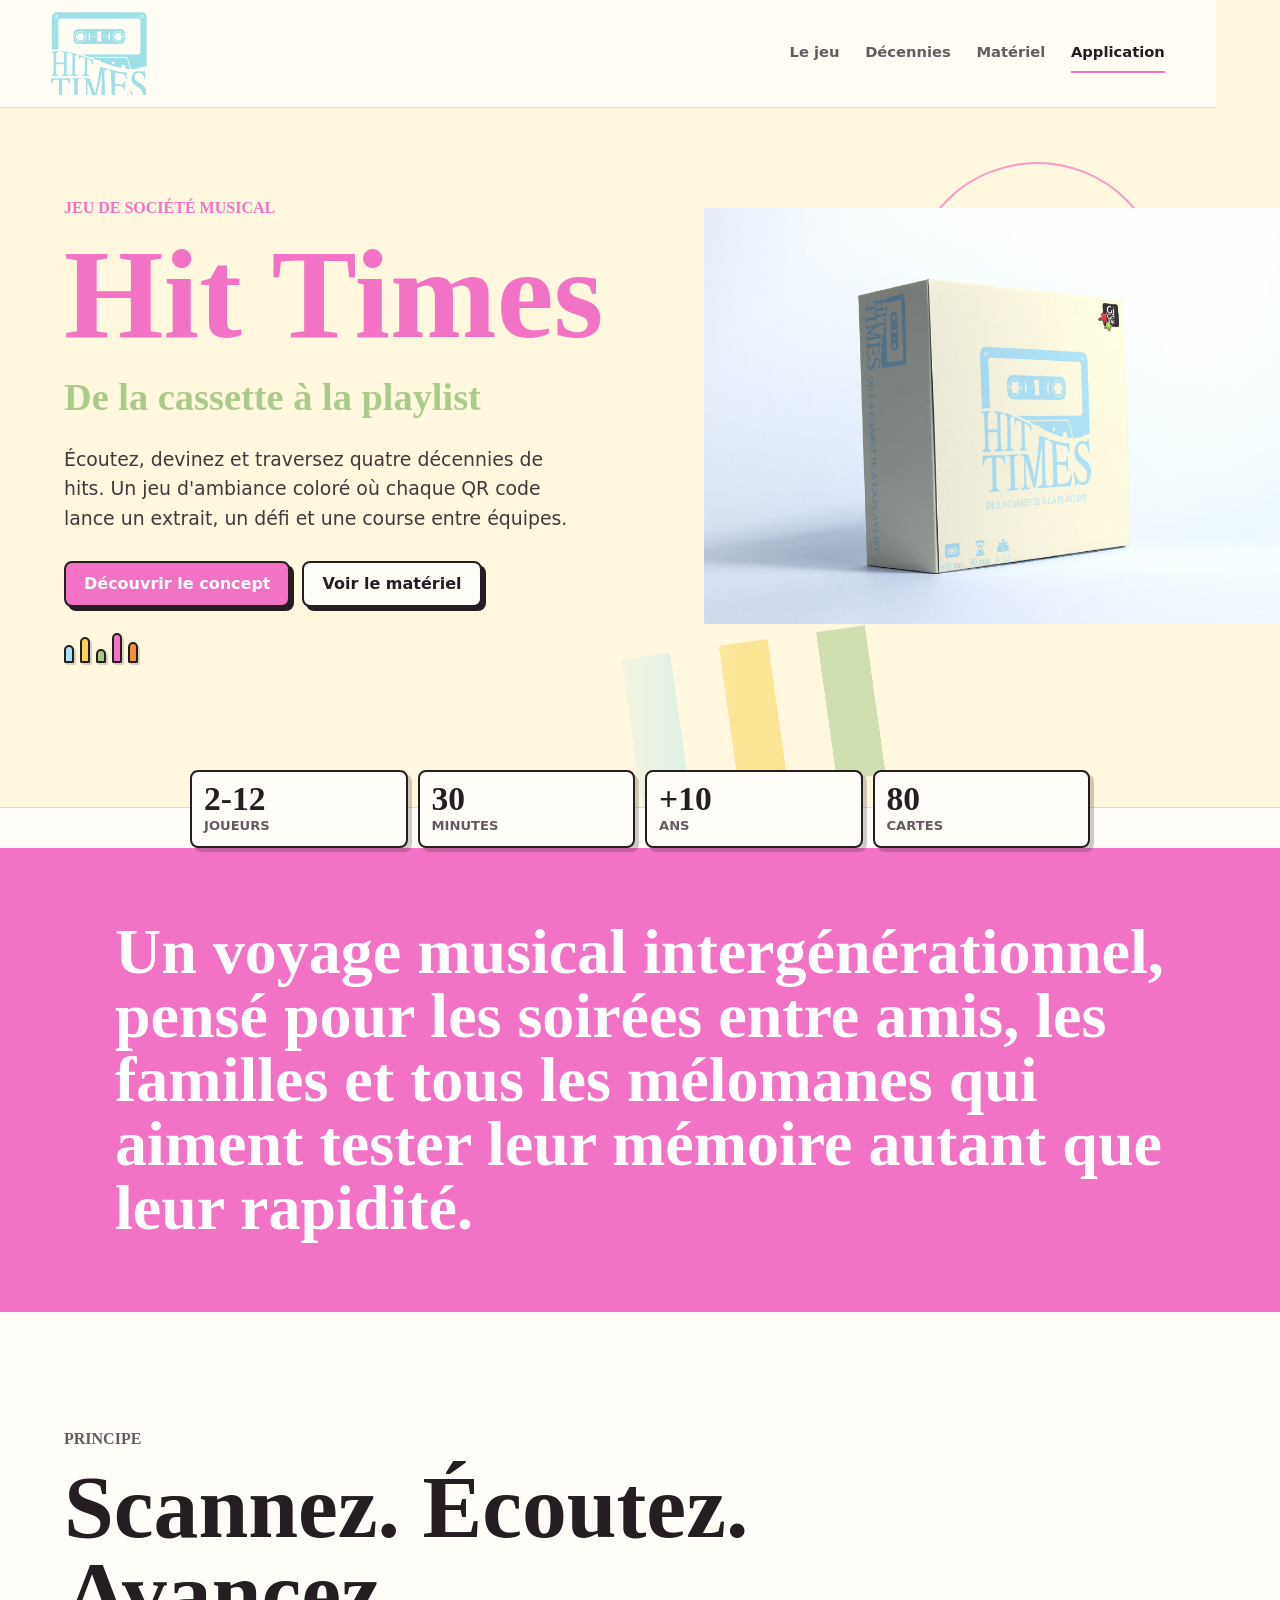
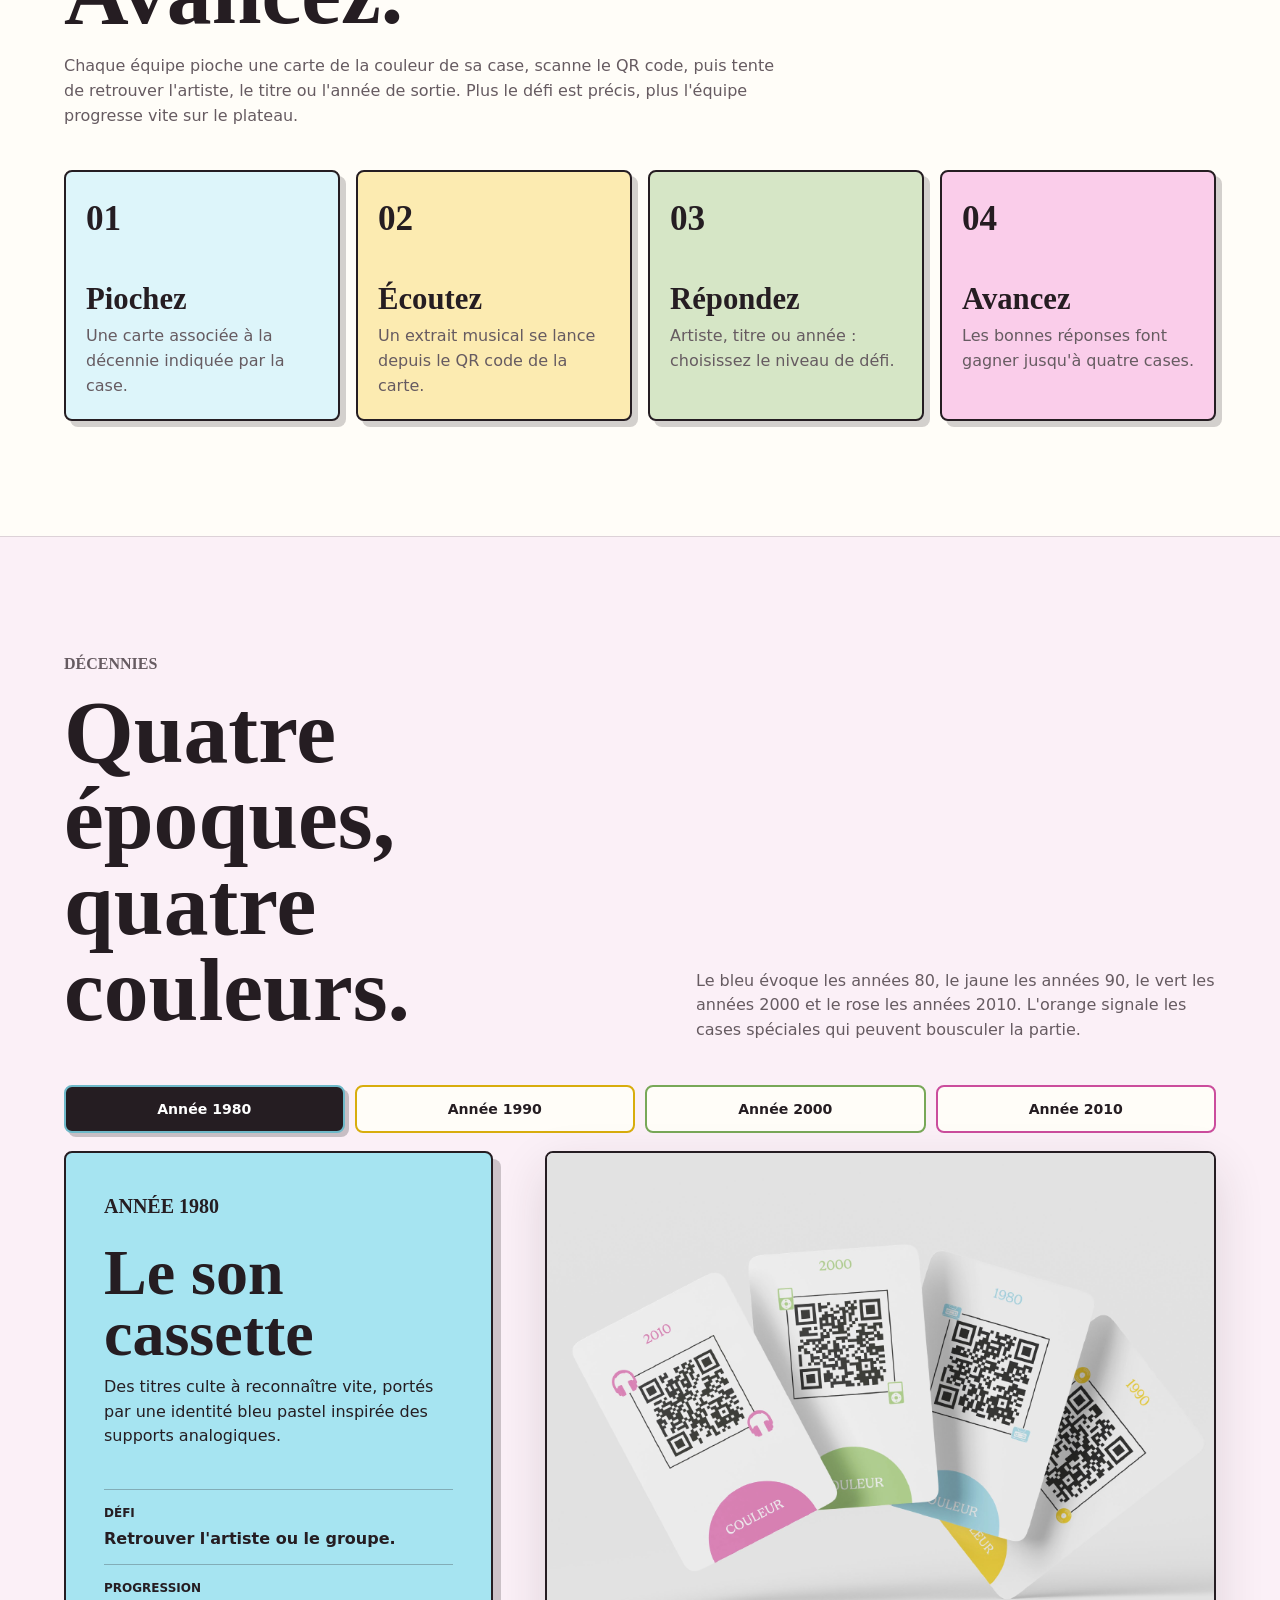
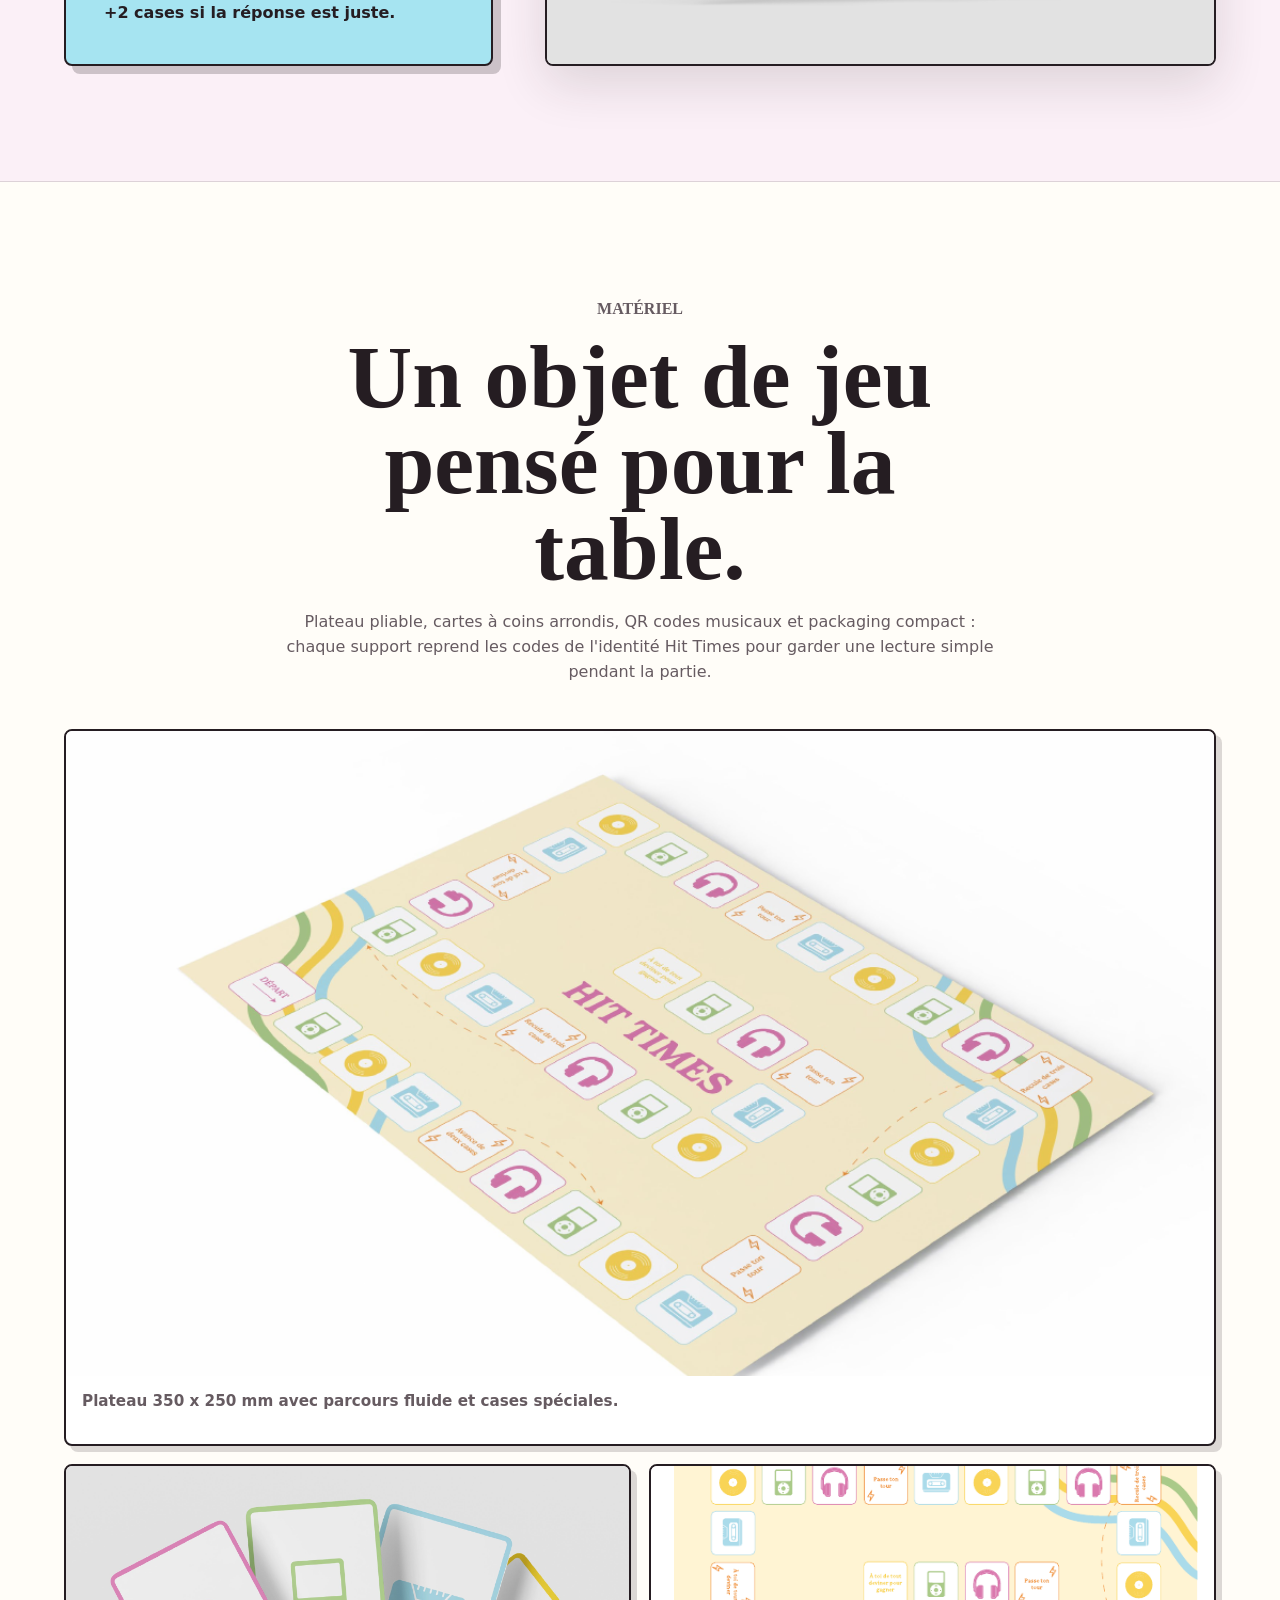
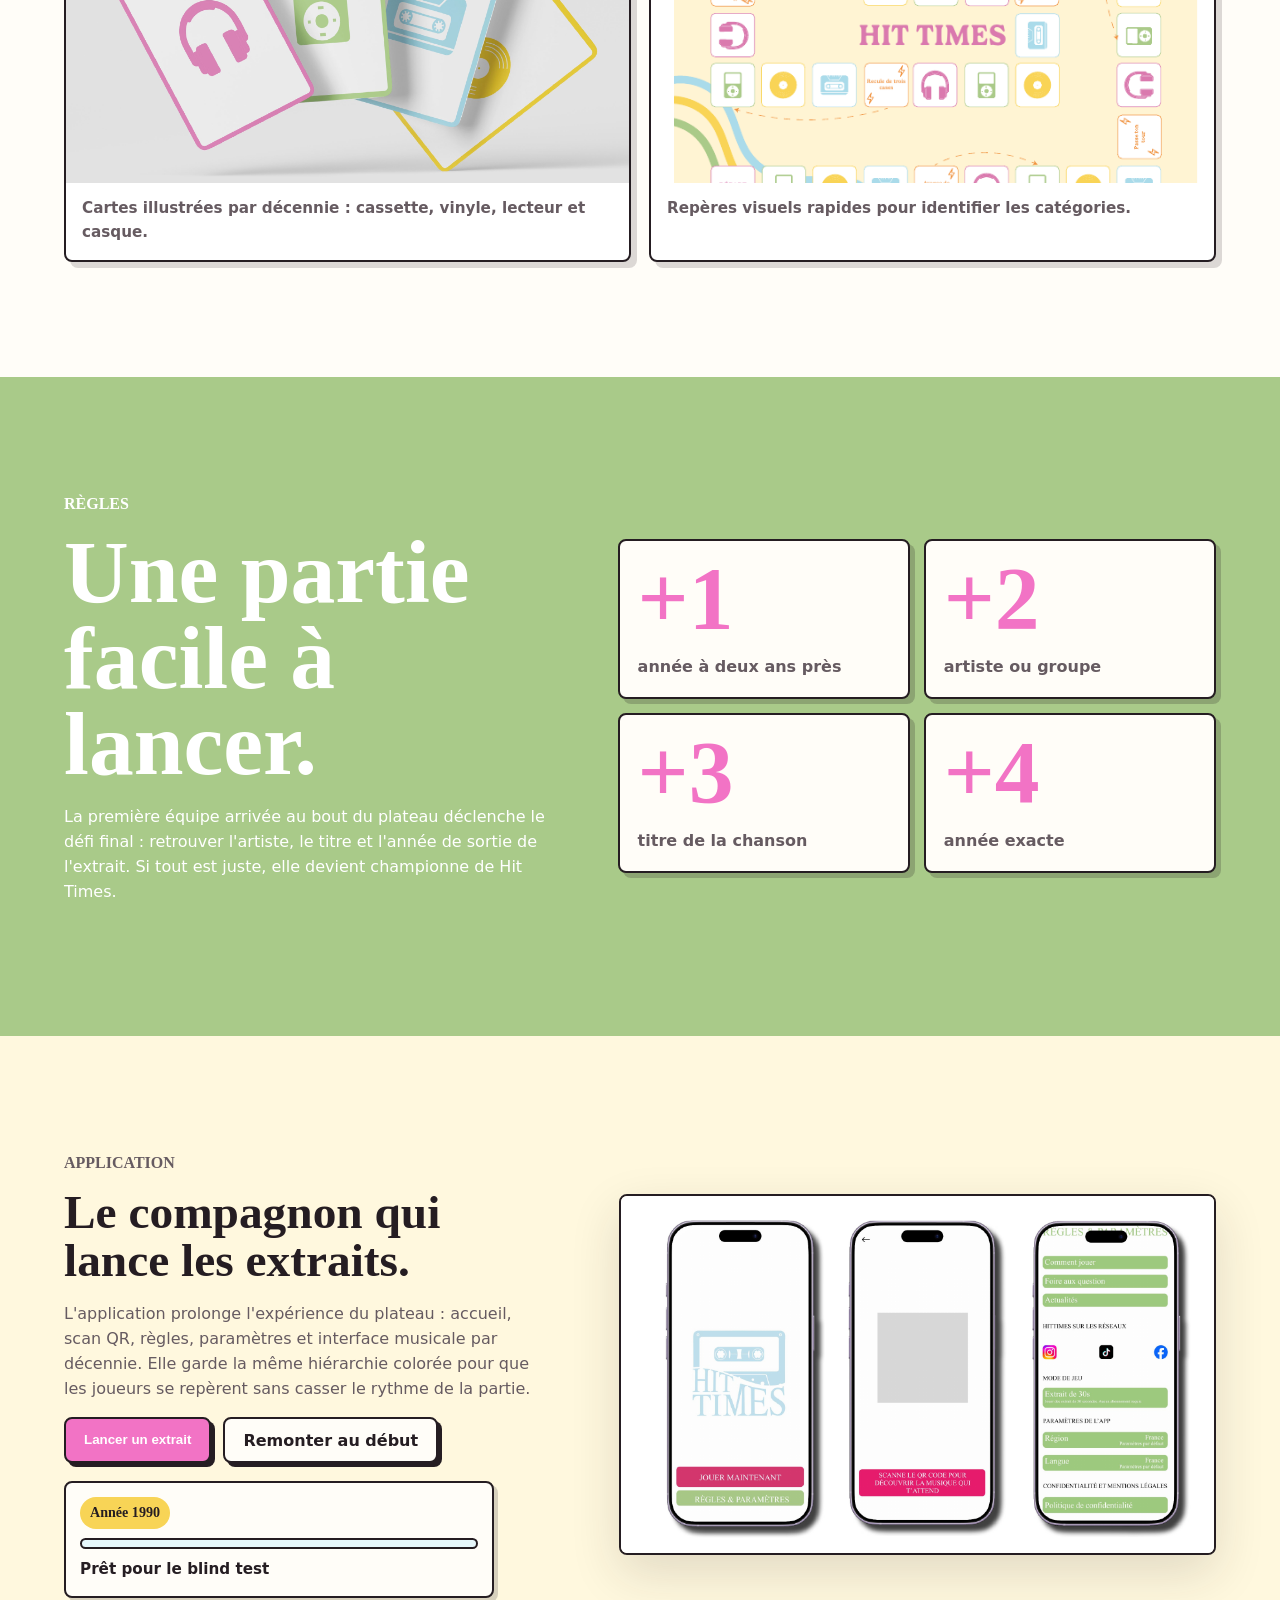
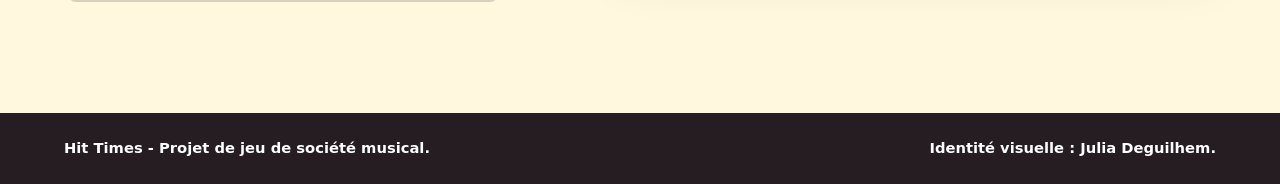
==== index.html @ 40285d14 "Add files via upload" ====
<!doctype html>
<html lang="fr">
  <head>
    <meta charset="utf-8">
    <meta name="viewport" content="width=device-width, initial-scale=1">
    <title>Hit Times - Jeu de societe musical</title>
    <meta
      name="description"
      content="Hit Times est un jeu de societe musical qui fait voyager les joueurs de la cassette a la playlist."
    >
    <link rel="icon" type="image/png" href="assets/favicon.png">
    <link rel="stylesheet" href="styles.css?v=6">
  </head>
  <body>
    <header class="site-header" aria-label="Navigation principale">
      <a class="brand" href="#accueil" aria-label="Hit Times accueil">
        <img src="assets/hit-times-logo.png" alt="Hit Times">
      </a>
      <nav>
        <a href="#jeu">Le jeu</a>
        <a href="#decennies">Décennies</a>
        <a href="#materiel">Matériel</a>
        <a href="#application">Application</a>
      </nav>
    </header>

    <main>
      <section class="hero" id="accueil" aria-labelledby="hero-title">
        <div class="sound-orbit" aria-hidden="true">
          <span></span>
          <span></span>
          <span></span>
        </div>
        <div class="hero-copy">
          <p class="eyebrow">Jeu de société musical</p>
          <h1 id="hero-title">Hit Times</h1>
          <p class="tagline">De la cassette à la playlist</p>
          <p class="hero-text">
            Écoutez, devinez et traversez quatre décennies de hits. Un jeu
            d'ambiance coloré où chaque QR code lance un extrait, un défi et
            une course entre équipes.
          </p>
          <div class="hero-actions" aria-label="Actions principales">
            <a class="button primary" href="#jeu">Découvrir le concept</a>
            <a class="button secondary" href="#materiel">Voir le matériel</a>
          </div>
          <div class="equalizer" aria-hidden="true">
            <span></span>
            <span></span>
            <span></span>
            <span></span>
            <span></span>
          </div>
        </div>

        <img class="hero-product" src="assets/hero-box.png" alt="Boîte du jeu Hit Times">
      </section>

      <ul class="quick-facts" aria-label="Informations rapides">
        <li><strong>2-12</strong><span>joueurs</span></li>
        <li><strong>30</strong><span>minutes</span></li>
        <li><strong>+10</strong><span>ans</span></li>
        <li><strong>80</strong><span>cartes</span></li>
      </ul>

      <section class="intro-band" aria-label="Promesse du jeu">
        <p>
          Un voyage musical intergénérationnel, pensé pour les soirées entre
          amis, les familles et tous les mélomanes qui aiment tester leur
          mémoire autant que leur rapidité.
        </p>
      </section>

      <section class="section gameplay" id="jeu" aria-labelledby="gameplay-title">
        <div class="section-copy">
          <p class="eyebrow">Principe</p>
          <h2 id="gameplay-title">Scannez. Écoutez. Avancez.</h2>
          <p>
            Chaque équipe pioche une carte de la couleur de sa case, scanne le
            QR code, puis tente de retrouver l'artiste, le titre ou l'année de
            sortie. Plus le défi est précis, plus l'équipe progresse vite sur
            le plateau.
          </p>
        </div>

        <div class="steps" aria-label="Étapes de jeu">
          <article>
            <span>01</span>
            <h3>Piochez</h3>
            <p>Une carte associée à la décennie indiquée par la case.</p>
          </article>
          <article>
            <span>02</span>
            <h3>Écoutez</h3>
            <p>Un extrait musical se lance depuis le QR code de la carte.</p>
          </article>
          <article>
            <span>03</span>
            <h3>Répondez</h3>
            <p>Artiste, titre ou année : choisissez le niveau de défi.</p>
          </article>
          <article>
            <span>04</span>
            <h3>Avancez</h3>
            <p>Les bonnes réponses font gagner jusqu'à quatre cases.</p>
          </article>
        </div>
      </section>

      <section class="section decades" id="decennies" aria-labelledby="decades-title">
        <div class="decades-heading">
          <div>
            <p class="eyebrow">Décennies</p>
            <h2 id="decades-title">Quatre époques, quatre couleurs.</h2>
          </div>
          <p>
            Le bleu évoque les années 80, le jaune les années 90, le vert les
            années 2000 et le rose les années 2010. L'orange signale les cases
            spéciales qui peuvent bousculer la partie.
          </p>
        </div>

        <div class="decade-controls" role="tablist" aria-label="Choisir une décennie">
          <button class="decade-tab is-active" type="button" data-decade="1980" role="tab" aria-selected="true">
            Année 1980
          </button>
          <button class="decade-tab" type="button" data-decade="1990" role="tab" aria-selected="false">
            Année 1990
          </button>
          <button class="decade-tab" type="button" data-decade="2000" role="tab" aria-selected="false">
            Année 2000
          </button>
          <button class="decade-tab" type="button" data-decade="2010" role="tab" aria-selected="false">
            Année 2010
          </button>
        </div>

        <div class="decade-stage" data-current="1980">
          <div class="decade-card" aria-live="polite">
            <p class="decade-year" id="decade-year">Année 1980</p>
            <h3 id="decade-title">Le son cassette</h3>
            <p id="decade-copy">
              Des titres culte à reconnaître vite, portés par une identité
              bleu pastel inspirée des supports analogiques.
            </p>
            <dl>
              <div>
                <dt>Défi</dt>
                <dd id="decade-challenge">Retrouver l'artiste ou le groupe.</dd>
              </div>
              <div>
                <dt>Progression</dt>
                <dd id="decade-points">+2 cases si la réponse est juste.</dd>
              </div>
            </dl>
          </div>
          <img src="assets/card-fronts.png" alt="Cartes Hit Times avec QR codes par décennie">
        </div>
      </section>

      <section class="section material" id="materiel" aria-labelledby="material-title">
        <div class="section-copy centered">
          <p class="eyebrow">Matériel</p>
          <h2 id="material-title">Un objet de jeu pensé pour la table.</h2>
          <p>
            Plateau pliable, cartes à coins arrondis, QR codes musicaux et
            packaging compact : chaque support reprend les codes de l'identité
            Hit Times pour garder une lecture simple pendant la partie.
          </p>
        </div>

        <div class="gallery">
          <figure class="gallery-item wide">
            <img src="assets/board-mockup.png" alt="Plateau de jeu Hit Times en perspective">
            <figcaption>Plateau 350 x 250 mm avec parcours fluide et cases spéciales.</figcaption>
          </figure>
          <figure class="gallery-item">
            <img src="assets/card-backs.png" alt="Dos de cartes Hit Times avec pictogrammes musicaux">
            <figcaption>Cartes illustrées par décennie : cassette, vinyle, lecteur et casque.</figcaption>
          </figure>
          <figure class="gallery-item">
            <img src="assets/board-flat.png" alt="Vue du plateau Hit Times">
            <figcaption>Repères visuels rapides pour identifier les catégories.</figcaption>
          </figure>
        </div>
      </section>

      <section class="section rules" aria-labelledby="rules-title">
        <div class="rules-copy">
          <p class="eyebrow">Règles</p>
          <h2 id="rules-title">Une partie facile à lancer.</h2>
          <p>
            La première équipe arrivée au bout du plateau déclenche le défi
            final : retrouver l'artiste, le titre et l'année de sortie de
            l'extrait. Si tout est juste, elle devient championne de Hit Times.
          </p>
        </div>

        <div class="score-list" aria-label="Barème de progression">
          <article>
            <strong>+1</strong>
            <span>année à deux ans près</span>
          </article>
          <article>
            <strong>+2</strong>
            <span>artiste ou groupe</span>
          </article>
          <article>
            <strong>+3</strong>
            <span>titre de la chanson</span>
          </article>
          <article>
            <strong>+4</strong>
            <span>année exacte</span>
          </article>
        </div>
      </section>

      <section class="section app-section" id="application" aria-labelledby="app-title">
        <div class="app-copy">
          <p class="eyebrow">Application</p>
          <h2 id="app-title">Le compagnon qui lance les extraits.</h2>
          <p>
            L'application prolonge l'expérience du plateau : accueil, scan QR,
            règles, paramètres et interface musicale par décennie. Elle garde
            la même hiérarchie colorée pour que les joueurs se repèrent sans
            casser le rythme de la partie.
          </p>
          <div class="app-actions">
            <button class="button primary demo-button" type="button" aria-pressed="false">
              Lancer un extrait
            </button>
            <a class="button secondary" href="#accueil">Remonter au début</a>
          </div>
          <div class="demo-player" aria-live="polite">
            <span class="demo-label">Année 1990</span>
            <div class="demo-track" aria-hidden="true">
              <span></span>
            </div>
            <strong class="demo-status">Prêt pour le blind test</strong>
          </div>
        </div>
        <img src="assets/app-preview.png" alt="Aperçu de l'application mobile Hit Times">
      </section>
    </main>

    <footer class="site-footer">
      <p>Hit Times - Projet de jeu de société musical.</p>
      <p>Identité visuelle : Julia Deguilhem.</p>
    </footer>

    <script src="script.js?v=3"></script>
  </body>
</html>
---- styles.css ----
:root {
  --cream: #fff8de;
  --paper: #fffdf8;
  --ink: #251d22;
  --muted: #665b61;
  --line: rgba(37, 29, 34, 0.14);
  --blue: #a6e4f1;
  --yellow: #f8d456;
  --green: #a9ca89;
  --pink: #f273c5;
  --orange: #f1913d;
  --shadow: 0 18px 50px rgba(42, 33, 37, 0.14);
  --pop-shadow: 7px 7px 0 rgba(37, 29, 34, 0.22);
  --serif: Georgia, "Times New Roman", Times, serif;
  --sans: Inter, ui-sans-serif, system-ui, -apple-system, BlinkMacSystemFont, "Segoe UI", sans-serif;
}

* {
  box-sizing: border-box;
}

html {
  scroll-behavior: smooth;
}

body {
  margin: 0;
  background: var(--paper);
  color: var(--ink);
  font-family: var(--sans);
  font-size: 16px;
  line-height: 1.55;
}

body.is-ready .hero-copy > * {
  animation: rise-in 650ms ease both;
}

body.is-ready .hero-copy > *:nth-child(2) {
  animation-delay: 80ms;
}

body.is-ready .hero-copy > *:nth-child(3) {
  animation-delay: 140ms;
}

body.is-ready .hero-copy > *:nth-child(4) {
  animation-delay: 200ms;
}

body.is-ready .hero-copy > *:nth-child(5) {
  animation-delay: 260ms;
}

img {
  display: block;
  max-width: 100%;
}

a {
  color: inherit;
  text-decoration: none;
}

.site-header {
  position: fixed;
  top: 0;
  left: 0;
  right: 5vw;
  z-index: 20;
  display: flex;
  align-items: center;
  justify-content: space-between;
  gap: 24px;
  min-height: 74px;
  padding: 12px clamp(18px, 4vw, 54px);
  background: rgba(255, 253, 248, 0.88);
  border-bottom: 1px solid var(--line);
  backdrop-filter: blur(14px);
}

.brand {
  display: inline-flex;
  align-items: center;
  width: 96px;
  min-width: 72px;
  transition: transform 180ms ease;
}

.brand img {
  width: 100%;
}

.brand:hover,
.brand:focus-visible {
  transform: rotate(-2deg) scale(1.05);
}

nav {
  display: flex;
  align-items: center;
  gap: clamp(12px, 2vw, 30px);
  color: var(--muted);
  font-size: 0.92rem;
  font-weight: 700;
}

nav a {
  border-bottom: 2px solid transparent;
  padding-block: 7px;
  transition: border-color 160ms ease, color 160ms ease, transform 160ms ease;
}

nav a:hover,
nav a:focus-visible,
nav a.is-active {
  border-color: var(--pink);
  color: var(--ink);
}

nav a:hover,
nav a:focus-visible {
  transform: translateY(-1px);
}

.hero {
  position: relative;
  display: grid;
  align-items: center;
  min-height: calc(100svh - 92px);
  overflow: hidden;
  padding: 104px clamp(22px, 5vw, 72px) 52px;
  background: var(--cream);
  border-bottom: 1px solid var(--line);
}

.hero::before {
  position: absolute;
  inset: 0 42% 0 0;
  z-index: 1;
  content: "";
  background: linear-gradient(90deg, var(--cream) 0 78%, rgba(255, 248, 222, 0));
  pointer-events: none;
}

.hero::after {
  position: absolute;
  right: -8vw;
  bottom: 46px;
  width: 64vw;
  height: 150px;
  content: "";
  background:
    linear-gradient(90deg, transparent 0 8%, var(--blue) 8% 14%, transparent 14% 20%, var(--yellow) 20% 26%, transparent 26% 32%, var(--green) 32% 38%, transparent 38% 100%);
  opacity: 0.55;
  transform: rotate(-8deg);
  animation: tape-lines 9s ease-in-out infinite;
}

.sound-orbit {
  position: absolute;
  right: clamp(20px, 9vw, 140px);
  top: clamp(105px, 18vh, 190px);
  z-index: 0;
  width: clamp(170px, 20vw, 290px);
  aspect-ratio: 1;
  pointer-events: none;
}

.sound-orbit span {
  position: absolute;
  inset: 0;
  border: 2px solid rgba(242, 115, 197, 0.32);
  border-radius: 50%;
  animation: sound-pulse 4.8s ease-out infinite;
}

.sound-orbit span:nth-child(2) {
  animation-delay: 1.2s;
}

.sound-orbit span:nth-child(3) {
  animation-delay: 2.4s;
}

.hero-copy {
  position: relative;
  z-index: 3;
  width: min(560px, 100%);
}

.eyebrow {
  margin: 0 0 12px;
  color: var(--pink);
  font-family: var(--serif);
  font-size: clamp(1rem, 1.1vw, 1.15rem);
  font-weight: 800;
  text-transform: uppercase;
}

h1,
h2,
h3,
p {
  margin-top: 0;
}

h1,
h2,
h3 {
  font-family: var(--serif);
  line-height: 0.96;
}

h1 {
  margin-bottom: 12px;
  color: var(--pink);
  font-size: clamp(4rem, 11vw, 8rem);
  font-weight: 900;
}

.tagline {
  margin-bottom: 18px;
  color: var(--green);
  font-family: var(--serif);
  font-size: clamp(1.5rem, 3vw, 2.5rem);
  font-weight: 900;
}

.hero-text {
  max-width: 520px;
  margin-bottom: 28px;
  color: #42383d;
  font-size: clamp(1rem, 1.6vw, 1.18rem);
}

.hero-actions {
  display: flex;
  flex-wrap: wrap;
  gap: 12px;
}

.button {
  display: inline-flex;
  align-items: center;
  justify-content: center;
  min-height: 46px;
  padding: 12px 18px;
  border: 2px solid var(--ink);
  border-radius: 8px;
  box-shadow: 4px 4px 0 var(--ink);
  font-weight: 900;
  line-height: 1.1;
  transition: transform 160ms ease, box-shadow 160ms ease, background 160ms ease, color 160ms ease;
}

.button:hover,
.button:focus-visible {
  box-shadow: 2px 2px 0 var(--ink);
  transform: translate(2px, 2px);
}

.button.primary {
  background: var(--pink);
  color: #fff;
}

.button.secondary {
  background: var(--paper);
}

.button.primary:hover,
.button.primary:focus-visible {
  background: var(--orange);
}

.equalizer {
  display: flex;
  align-items: end;
  gap: 6px;
  width: max-content;
  height: 34px;
  margin-top: 22px;
}

.equalizer span {
  width: 10px;
  height: 18px;
  border: 2px solid var(--ink);
  border-radius: 8px 8px 3px 3px;
  background: var(--blue);
  box-shadow: 2px 2px 0 rgba(37, 29, 34, 0.18);
  animation: equalize 900ms ease-in-out infinite alternate;
}

.equalizer span:nth-child(2) {
  height: 26px;
  background: var(--yellow);
  animation-delay: 120ms;
}

.equalizer span:nth-child(3) {
  height: 14px;
  background: var(--green);
  animation-delay: 240ms;
}

.equalizer span:nth-child(4) {
  height: 30px;
  background: var(--pink);
  animation-delay: 360ms;
}

.equalizer span:nth-child(5) {
  height: 21px;
  background: var(--orange);
  animation-delay: 480ms;
}

.hero-product {
  position: absolute;
  right: 0;
  top: 50%;
  z-index: 1;
  width: min(45vw, 640px);
  opacity: 1;
  pointer-events: none;
  transform: translateY(-47%);
  animation: float-product 6s ease-in-out infinite;
}

.quick-facts {
  position: relative;
  z-index: 3;
  display: grid;
  grid-template-columns: repeat(4, minmax(0, 1fr));
  gap: 10px;
  width: min(900px, calc(100% - clamp(44px, 10vw, 144px)));
  max-width: 900px;
  margin: -38px auto 0;
  padding: 0;
  list-style: none;
}

.quick-facts li {
  display: grid;
  gap: 0;
  min-height: 74px;
  padding: 10px 12px;
  border: 2px solid var(--ink);
  border-radius: 8px;
  background: var(--paper);
  box-shadow: 4px 4px 0 rgba(37, 29, 34, 0.22);
  transition: transform 180ms ease, box-shadow 180ms ease, background 180ms ease;
}

.quick-facts li:hover {
  background: var(--cream);
  box-shadow: var(--pop-shadow);
  transform: translateY(-5px);
}

.quick-facts strong {
  font-family: var(--serif);
  font-size: clamp(1.4rem, 4vw, 2.1rem);
  line-height: 1;
}

.quick-facts span {
  align-self: end;
  color: var(--muted);
  font-size: 0.82rem;
  font-weight: 800;
  text-transform: uppercase;
}

.intro-band {
  padding: clamp(34px, 6vw, 72px) clamp(22px, 6vw, 96px);
  background: var(--pink);
  color: #fff;
}

.intro-band p {
  max-width: 1050px;
  margin: 0 auto;
  font-family: var(--serif);
  font-size: clamp(2rem, 5vw, 5rem);
  font-weight: 900;
  line-height: 1;
}

.section {
  padding: clamp(66px, 9vw, 118px) clamp(22px, 5vw, 72px);
}

.section-copy {
  max-width: 720px;
}

.section-copy.centered {
  margin-inline: auto;
  text-align: center;
}

.section h2 {
  margin-bottom: 18px;
  font-size: clamp(2.7rem, 7vw, 6rem);
}

.section h3 {
  margin-bottom: 10px;
  font-size: clamp(1.4rem, 2.4vw, 2rem);
}

.section p {
  color: var(--muted);
}

.gameplay {
  background: var(--paper);
}

.steps {
  display: grid;
  grid-template-columns: repeat(4, minmax(0, 1fr));
  gap: 16px;
  margin-top: 42px;
}

.steps article {
  min-height: 230px;
  padding: 20px;
  border: 2px solid var(--ink);
  border-radius: 8px;
  background: var(--cream);
  box-shadow: 6px 6px 0 rgba(37, 29, 34, 0.2);
  transition: transform 180ms ease, box-shadow 180ms ease;
}

.steps article:hover {
  box-shadow: 10px 10px 0 rgba(37, 29, 34, 0.2);
  transform: translateY(-8px) rotate(-0.5deg);
}

.steps article:nth-child(1) {
  background: color-mix(in srgb, var(--blue) 38%, white);
}

.steps article:nth-child(2) {
  background: color-mix(in srgb, var(--yellow) 46%, white);
}

.steps article:nth-child(3) {
  background: color-mix(in srgb, var(--green) 48%, white);
}

.steps article:nth-child(4) {
  background: color-mix(in srgb, var(--pink) 36%, white);
}

.steps span {
  display: block;
  margin-bottom: 38px;
  font-family: var(--serif);
  font-size: 2.2rem;
  font-weight: 900;
}

.steps p {
  margin-bottom: 0;
}

.decades {
  background: #fbf0f7;
  border-block: 1px solid var(--line);
}

.decades-heading {
  display: grid;
  grid-template-columns: minmax(0, 1fr) minmax(280px, 520px);
  gap: clamp(24px, 6vw, 88px);
  align-items: end;
  margin-bottom: 34px;
}

.decades-heading p:last-child {
  margin-bottom: 8px;
}

.decade-controls {
  display: grid;
  grid-template-columns: repeat(4, minmax(0, 1fr));
  gap: 10px;
  margin-bottom: 18px;
}

.decade-tab {
  min-height: 48px;
  border: 2px solid var(--ink);
  border-radius: 8px;
  background: var(--paper);
  color: var(--ink);
  font: 900 0.88rem / 1 var(--sans);
  cursor: pointer;
  transition: background 180ms ease, border-color 180ms ease, color 180ms ease, transform 180ms ease, box-shadow 180ms ease;
}

.decade-tab:hover,
.decade-tab:focus-visible {
  box-shadow: 3px 3px 0 rgba(37, 29, 34, 0.18);
  transform: translateY(-2px);
}

.decade-tab[data-decade="1980"] {
  border-color: #6eb9c9;
}

.decade-tab[data-decade="1990"] {
  border-color: #d8ad0d;
}

.decade-tab[data-decade="2000"] {
  border-color: #78a858;
}

.decade-tab[data-decade="2010"] {
  border-color: #cb4d9d;
}

.decade-tab.is-active {
  background: var(--ink);
  color: #fff;
  box-shadow: 4px 4px 0 rgba(37, 29, 34, 0.24);
}

.decade-stage {
  display: grid;
  grid-template-columns: minmax(280px, 0.78fr) minmax(360px, 1.22fr);
  gap: clamp(22px, 4vw, 52px);
  align-items: stretch;
}

.decade-card {
  display: flex;
  flex-direction: column;
  justify-content: space-between;
  min-height: 430px;
  padding: clamp(22px, 4vw, 38px);
  border: 2px solid var(--ink);
  border-radius: 8px;
  background: var(--blue);
  box-shadow: 8px 8px 0 rgba(37, 29, 34, 0.22);
  transition: background 240ms ease, color 240ms ease, transform 220ms ease;
}

.decade-card.is-switching {
  animation: card-switch 280ms ease;
}

.decade-stage[data-current="1990"] .decade-card {
  background: var(--yellow);
}

.decade-stage[data-current="2000"] .decade-card {
  background: var(--green);
}

.decade-stage[data-current="2010"] .decade-card {
  background: var(--pink);
  color: #fff;
}

.decade-card p,
.decade-card dd {
  color: inherit;
}

.decade-year {
  margin-bottom: 20px;
  font-family: var(--serif);
  font-size: 1.25rem;
  font-weight: 900;
  text-transform: uppercase;
}

.decade-card h3 {
  font-size: clamp(2.4rem, 5vw, 4.7rem);
}

.decade-card dl {
  display: grid;
  gap: 12px;
  margin: 24px 0 0;
}

.decade-card div {
  padding-top: 14px;
  border-top: 1px solid rgba(37, 29, 34, 0.28);
}

.decade-card dt {
  font-size: 0.75rem;
  font-weight: 900;
  text-transform: uppercase;
}

.decade-card dd {
  margin: 4px 0 0;
  font-weight: 800;
}

.decade-stage img {
  width: 100%;
  height: 100%;
  min-height: 430px;
  object-fit: cover;
  border: 2px solid var(--ink);
  border-radius: 8px;
  box-shadow: var(--shadow);
  transition: transform 240ms ease, box-shadow 240ms ease;
}

.decade-stage img:hover {
  box-shadow: 0 22px 58px rgba(42, 33, 37, 0.2);
  transform: rotate(0.8deg) scale(1.01);
}

.material {
  background: var(--paper);
}

.gallery {
  display: grid;
  grid-template-columns: repeat(2, minmax(0, 1fr));
  gap: 18px;
  margin-top: 44px;
}

.gallery-item {
  margin: 0;
  border: 2px solid var(--ink);
  border-radius: 8px;
  overflow: hidden;
  background: #fff;
  box-shadow: 6px 6px 0 rgba(37, 29, 34, 0.16);
  transition: transform 220ms ease, box-shadow 220ms ease;
}

.gallery-item:hover {
  box-shadow: 10px 10px 0 rgba(37, 29, 34, 0.18);
  transform: translateY(-7px);
}

.gallery-item.wide {
  grid-column: 1 / -1;
}

.gallery-item img {
  width: 100%;
  aspect-ratio: 16 / 9;
  object-fit: cover;
  transition: transform 420ms ease;
}

.gallery-item:hover img {
  transform: scale(1.035);
}

.gallery-item figcaption {
  min-height: 68px;
  padding: 14px 16px 16px;
  color: var(--muted);
  font-size: 0.95rem;
  font-weight: 700;
}

.rules {
  display: grid;
  grid-template-columns: minmax(280px, 0.9fr) minmax(320px, 1.1fr);
  gap: clamp(28px, 5vw, 72px);
  align-items: center;
  background: var(--green);
}

.rules-copy {
  max-width: 650px;
}

.rules-copy .eyebrow,
.rules-copy p {
  color: #fff;
}

.rules-copy h2 {
  color: #fff;
}

.score-list {
  display: grid;
  grid-template-columns: repeat(2, minmax(0, 1fr));
  gap: 14px;
}

.score-list article {
  display: grid;
  align-content: space-between;
  min-height: 160px;
  padding: 18px;
  border: 2px solid var(--ink);
  border-radius: 8px;
  background: var(--paper);
  box-shadow: 5px 5px 0 rgba(37, 29, 34, 0.22);
  transition: transform 180ms ease, box-shadow 180ms ease;
}

.score-list article:hover {
  box-shadow: var(--pop-shadow);
  transform: translateY(-5px);
}

.score-list strong {
  color: var(--pink);
  font-family: var(--serif);
  font-size: clamp(3rem, 7vw, 5.6rem);
  line-height: 0.86;
}

.score-list span {
  color: var(--muted);
  font-weight: 900;
}

.app-section {
  display: grid;
  grid-template-columns: minmax(300px, 0.8fr) minmax(360px, 1fr);
  gap: clamp(28px, 6vw, 88px);
  align-items: center;
  overflow: hidden;
  background: var(--cream);
}

.app-copy {
  max-width: 520px;
}

.app-copy h2 {
  max-width: 500px;
  font-size: clamp(2rem, 3.7vw, 3.45rem);
  line-height: 1.02;
}

.app-section img {
  width: 100%;
  justify-self: end;
  border: 2px solid var(--ink);
  border-radius: 8px;
  box-shadow: var(--shadow);
  transition: transform 260ms ease, box-shadow 260ms ease;
}

.app-section img:hover {
  box-shadow: 0 24px 60px rgba(42, 33, 37, 0.2);
  transform: translateY(-6px);
}

.app-actions {
  display: flex;
  flex-wrap: wrap;
  gap: 12px;
}

.demo-player {
  display: grid;
  gap: 9px;
  max-width: 430px;
  margin-top: 18px;
  padding: 14px;
  border: 2px solid var(--ink);
  border-radius: 8px;
  background: var(--paper);
  box-shadow: 4px 4px 0 rgba(37, 29, 34, 0.18);
}

.demo-label {
  width: max-content;
  padding: 5px 10px;
  border-radius: 999px;
  background: var(--yellow);
  font-family: var(--serif);
  font-size: 0.88rem;
  font-weight: 900;
}

.demo-track {
  height: 11px;
  overflow: hidden;
  border: 2px solid var(--ink);
  border-radius: 999px;
  background: color-mix(in srgb, var(--blue) 28%, white);
}

.demo-track span {
  display: block;
  width: 0%;
  height: 100%;
  background: linear-gradient(90deg, var(--pink), var(--orange));
}

.demo-player.is-playing .demo-track span {
  animation: scan-track 3.2s linear both;
}

.demo-status {
  font-size: 0.95rem;
}

.site-footer {
  display: flex;
  flex-wrap: wrap;
  justify-content: space-between;
  gap: 12px;
  padding: 24px clamp(22px, 5vw, 72px);
  background: var(--ink);
  color: #fff;
}

.site-footer p {
  margin: 0;
  color: inherit;
  font-size: 0.92rem;
  font-weight: 700;
}

.reveal {
  opacity: 0;
  transform: translateY(22px);
  transition: opacity 600ms ease, transform 600ms ease;
}

.reveal.is-visible {
  opacity: 1;
  transform: translateY(0);
}

@keyframes rise-in {
  from {
    opacity: 0;
    transform: translateY(18px);
  }

  to {
    opacity: 1;
    transform: translateY(0);
  }
}

@keyframes float-product {
  0%,
  100% {
    transform: translateY(-47%) rotate(0deg);
  }

  50% {
    transform: translateY(-51%) rotate(0.7deg);
  }
}

@keyframes tape-lines {
  0%,
  100% {
    transform: translateX(0) rotate(-8deg);
  }

  50% {
    transform: translateX(-18px) rotate(-8deg);
  }
}

@keyframes sound-pulse {
  0% {
    opacity: 0.46;
    transform: scale(0.34);
  }

  80%,
  100% {
    opacity: 0;
    transform: scale(1);
  }
}

@keyframes equalize {
  from {
    transform: scaleY(0.62);
  }

  to {
    transform: scaleY(1);
  }
}

@keyframes card-switch {
  0% {
    transform: translateY(0) rotate(0);
  }

  45% {
    transform: translateY(-8px) rotate(-1deg);
  }

  100% {
    transform: translateY(0) rotate(0);
  }
}

@keyframes scan-track {
  from {
    width: 0%;
  }

  to {
    width: 100%;
  }
}

@media (max-width: 900px) {
  .site-header {
    align-items: flex-start;
    min-height: auto;
  }

  nav {
    flex-wrap: wrap;
    justify-content: flex-end;
    max-width: 320px;
    row-gap: 2px;
  }

  .hero {
    min-height: auto;
    padding-top: 132px;
    padding-bottom: 245px;
  }

  .hero::before {
    inset: 0;
    background: linear-gradient(180deg, var(--cream) 0 56%, rgba(255, 248, 222, 0));
  }

  .hero::after {
    width: 110vw;
    right: -34vw;
    bottom: 86px;
  }

  .sound-orbit {
    right: -42px;
    top: 140px;
  }

  .hero-product {
    top: auto;
    right: 50%;
    bottom: 40px;
    width: min(92vw, 620px);
    transform: translateX(50%);
    animation: float-product-mobile 6s ease-in-out infinite;
  }

  .quick-facts {
    grid-template-columns: repeat(4, minmax(0, 1fr));
    max-width: none;
  }

  .steps,
  .decades-heading,
  .decade-stage,
  .rules,
  .app-section {
    grid-template-columns: 1fr;
  }

  .steps {
    grid-template-columns: repeat(2, minmax(0, 1fr));
  }

  .decade-stage img,
  .decade-card {
    min-height: 340px;
  }
}

@media (max-width: 650px) {
  body {
    font-size: 15px;
  }

  .site-header {
    position: static;
    display: grid;
    gap: 8px;
    padding: 12px 18px;
  }

  .brand {
    width: 82px;
  }

  nav {
    justify-content: flex-start;
    max-width: none;
    gap: 8px 16px;
    font-size: 0.86rem;
  }

  .hero {
    padding-top: 48px;
    padding-inline: 18px;
    padding-bottom: 220px;
  }

  .hero-product {
    bottom: 18px;
    width: min(96vw, 400px);
  }

  .sound-orbit {
    display: none;
  }

  .hero-actions {
    display: grid;
  }

  .button {
    width: 100%;
  }

  .quick-facts {
    grid-template-columns: repeat(2, minmax(0, 1fr));
    width: calc(100% - 36px);
  }

  .intro-band,
  .section {
    padding-inline: 18px;
  }

  .steps,
  .decade-controls,
  .gallery,
  .score-list {
    grid-template-columns: 1fr;
  }

  .app-actions {
    display: grid;
  }

  .steps article {
    min-height: 190px;
  }

  .gallery-item.wide {
    grid-column: auto;
  }

  .gallery-item img {
    aspect-ratio: 4 / 3;
  }

  .site-footer {
    display: grid;
    padding-inline: 18px;
  }
}

@keyframes float-product-mobile {
  0%,
  100% {
    transform: translateX(50%) translateY(0) rotate(0);
  }

  50% {
    transform: translateX(50%) translateY(-8px) rotate(0.6deg);
  }
}

@media (prefers-reduced-motion: reduce) {
  *,
  *::before,
  *::after {
    animation-duration: 1ms !important;
    animation-iteration-count: 1 !important;
    scroll-behavior: auto !important;
    transition-duration: 1ms !important;
  }

  .reveal {
    opacity: 1;
    transform: none;
  }
}
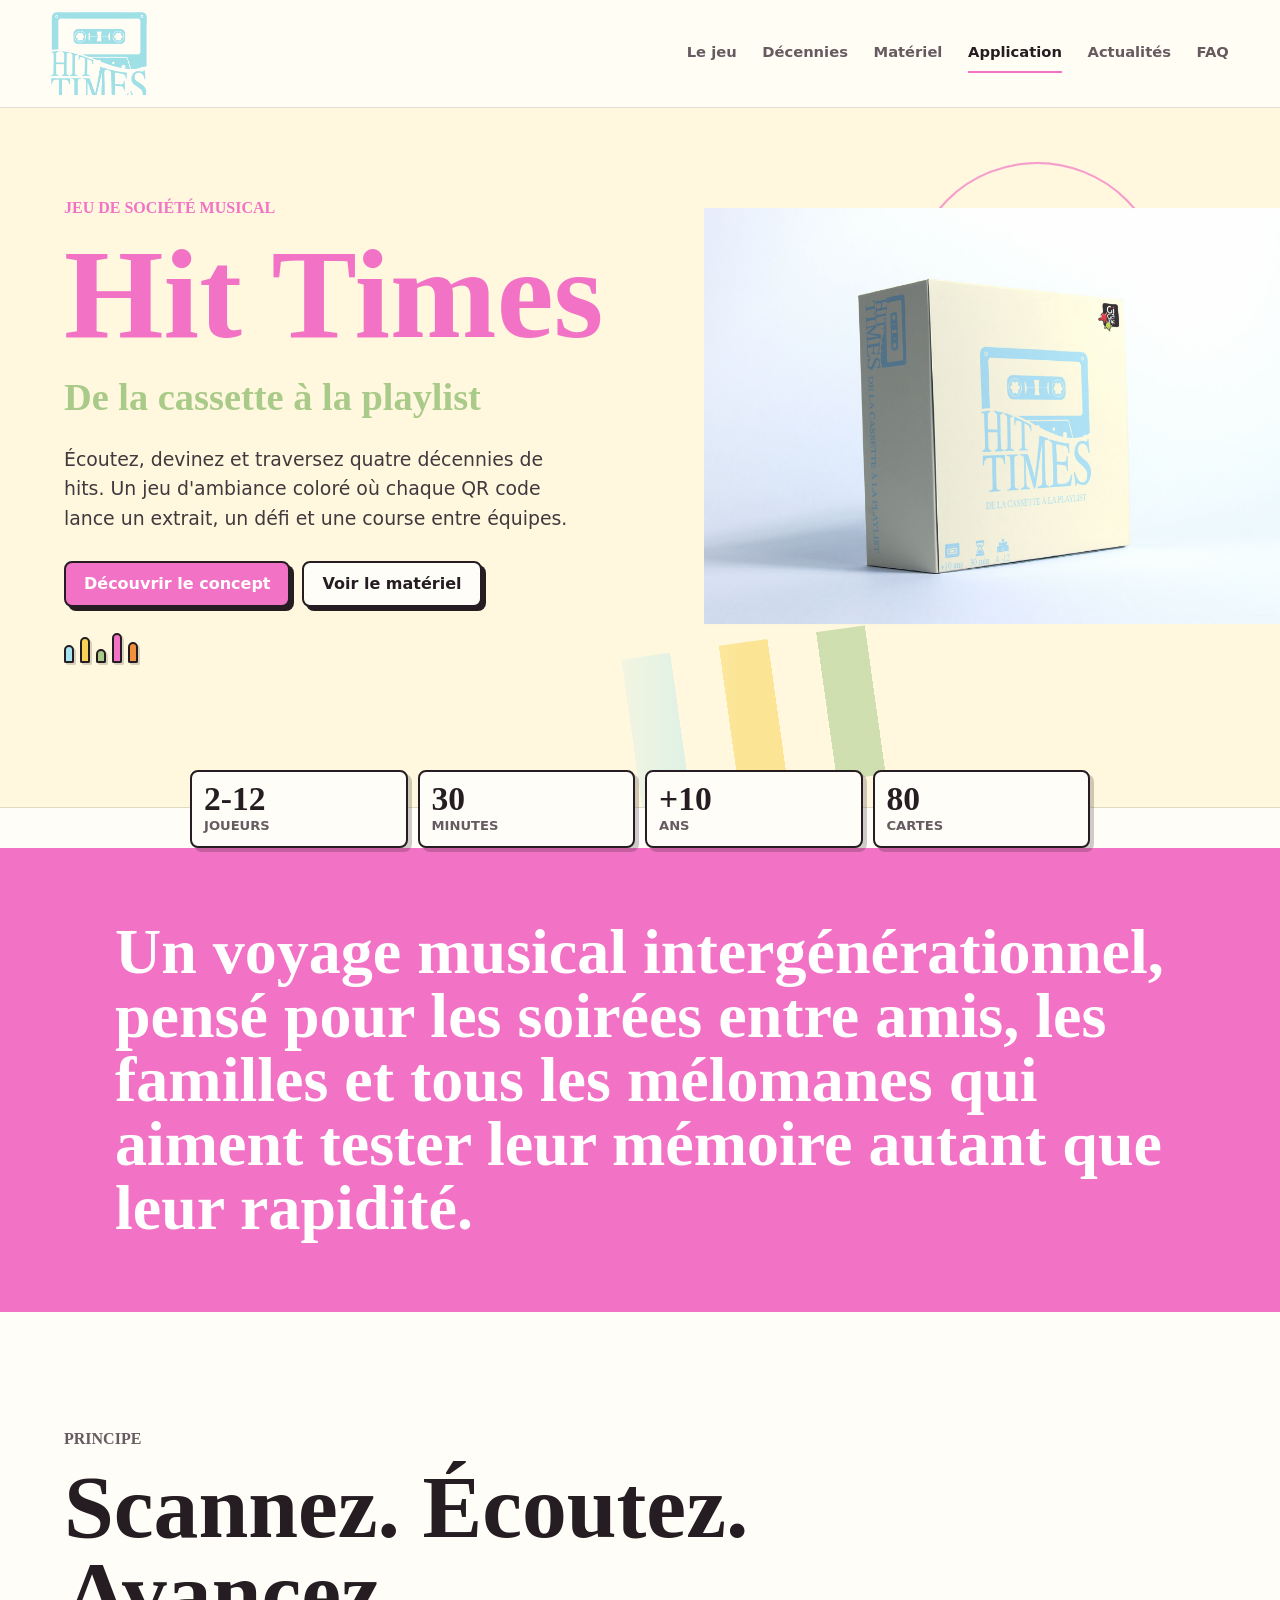
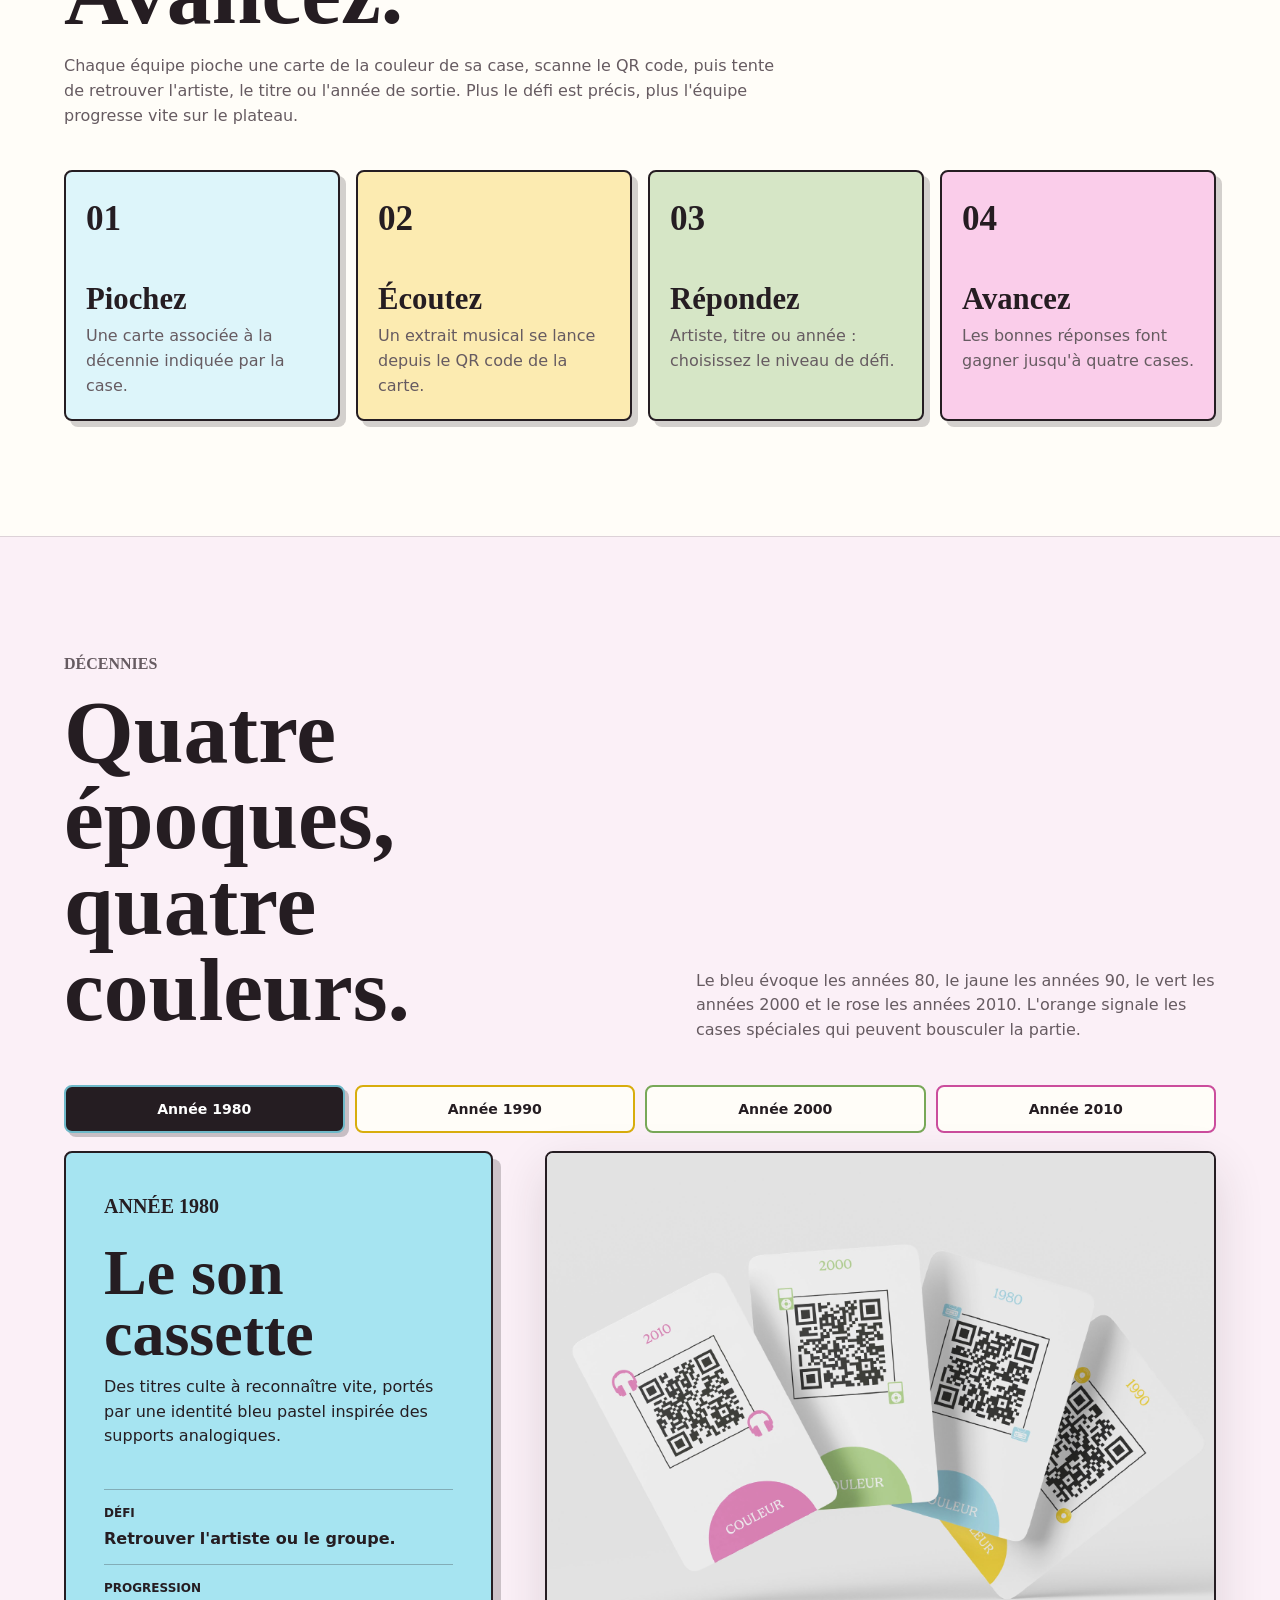
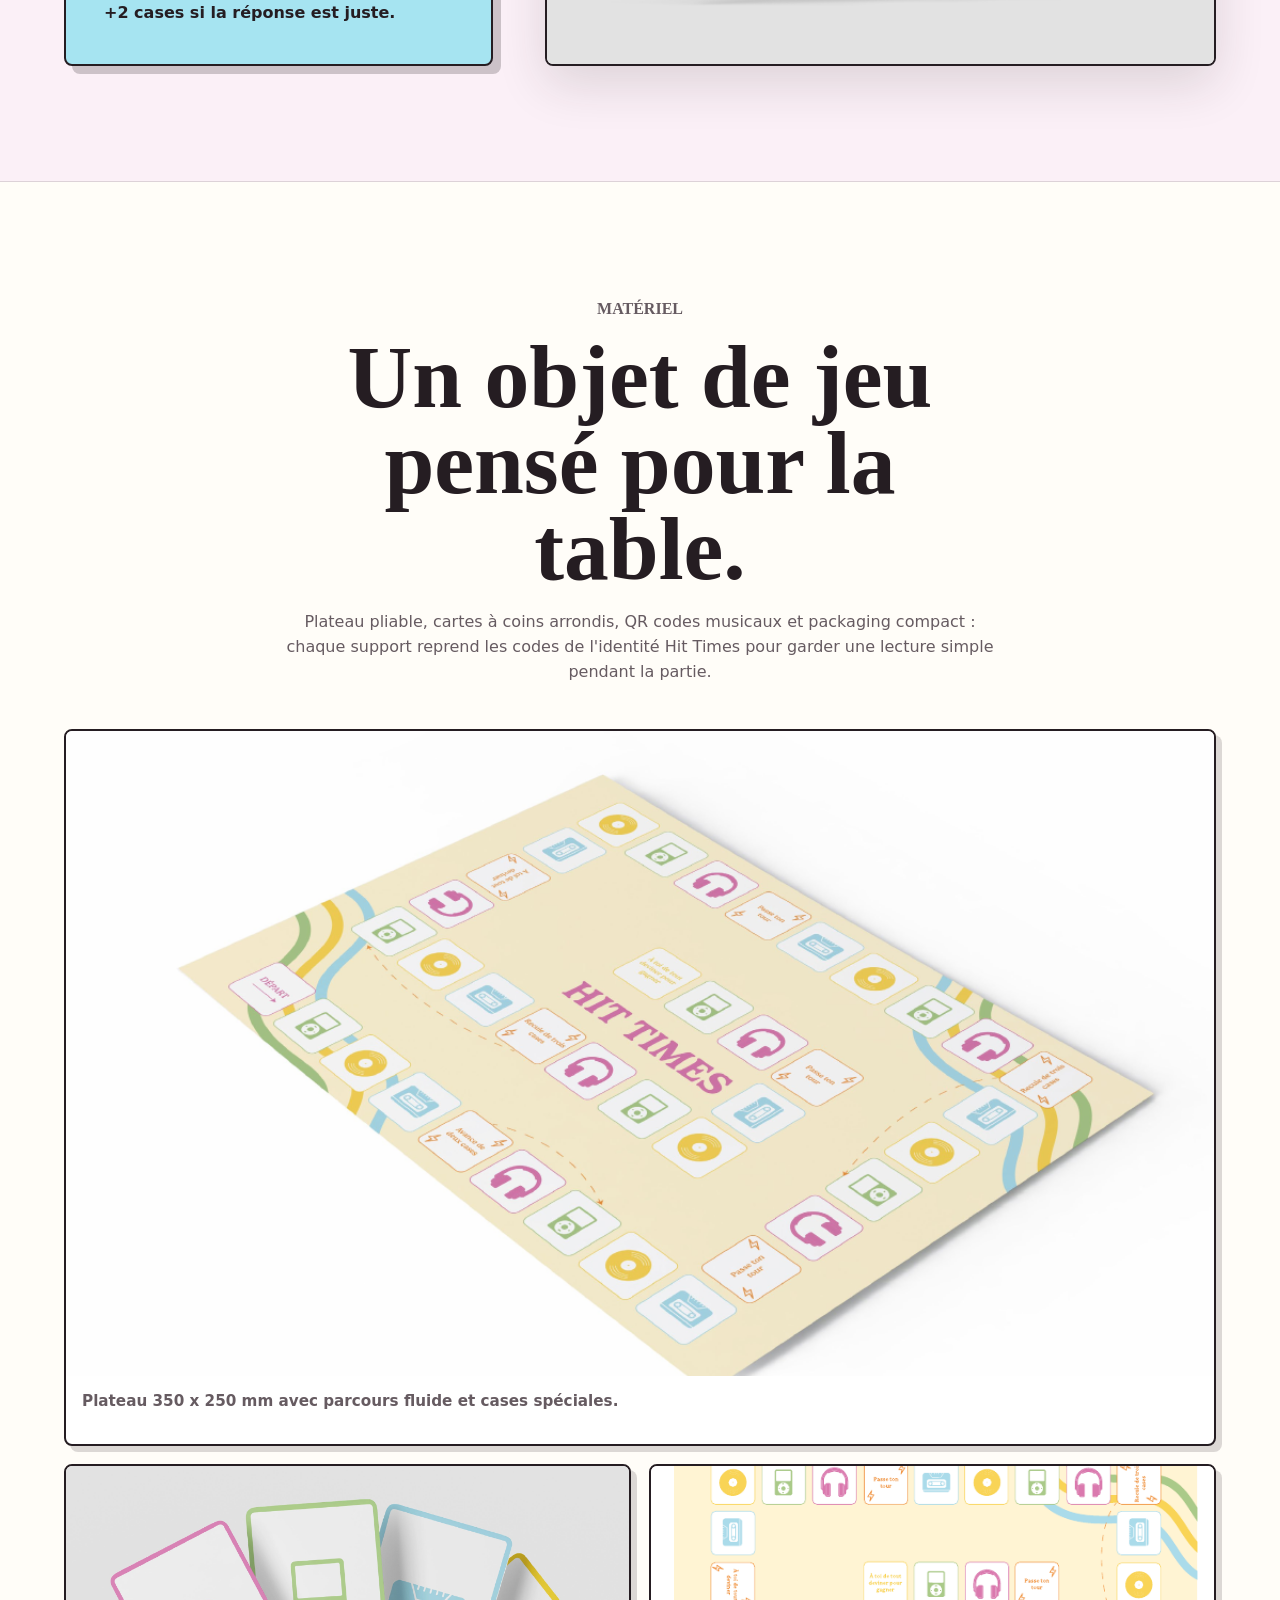
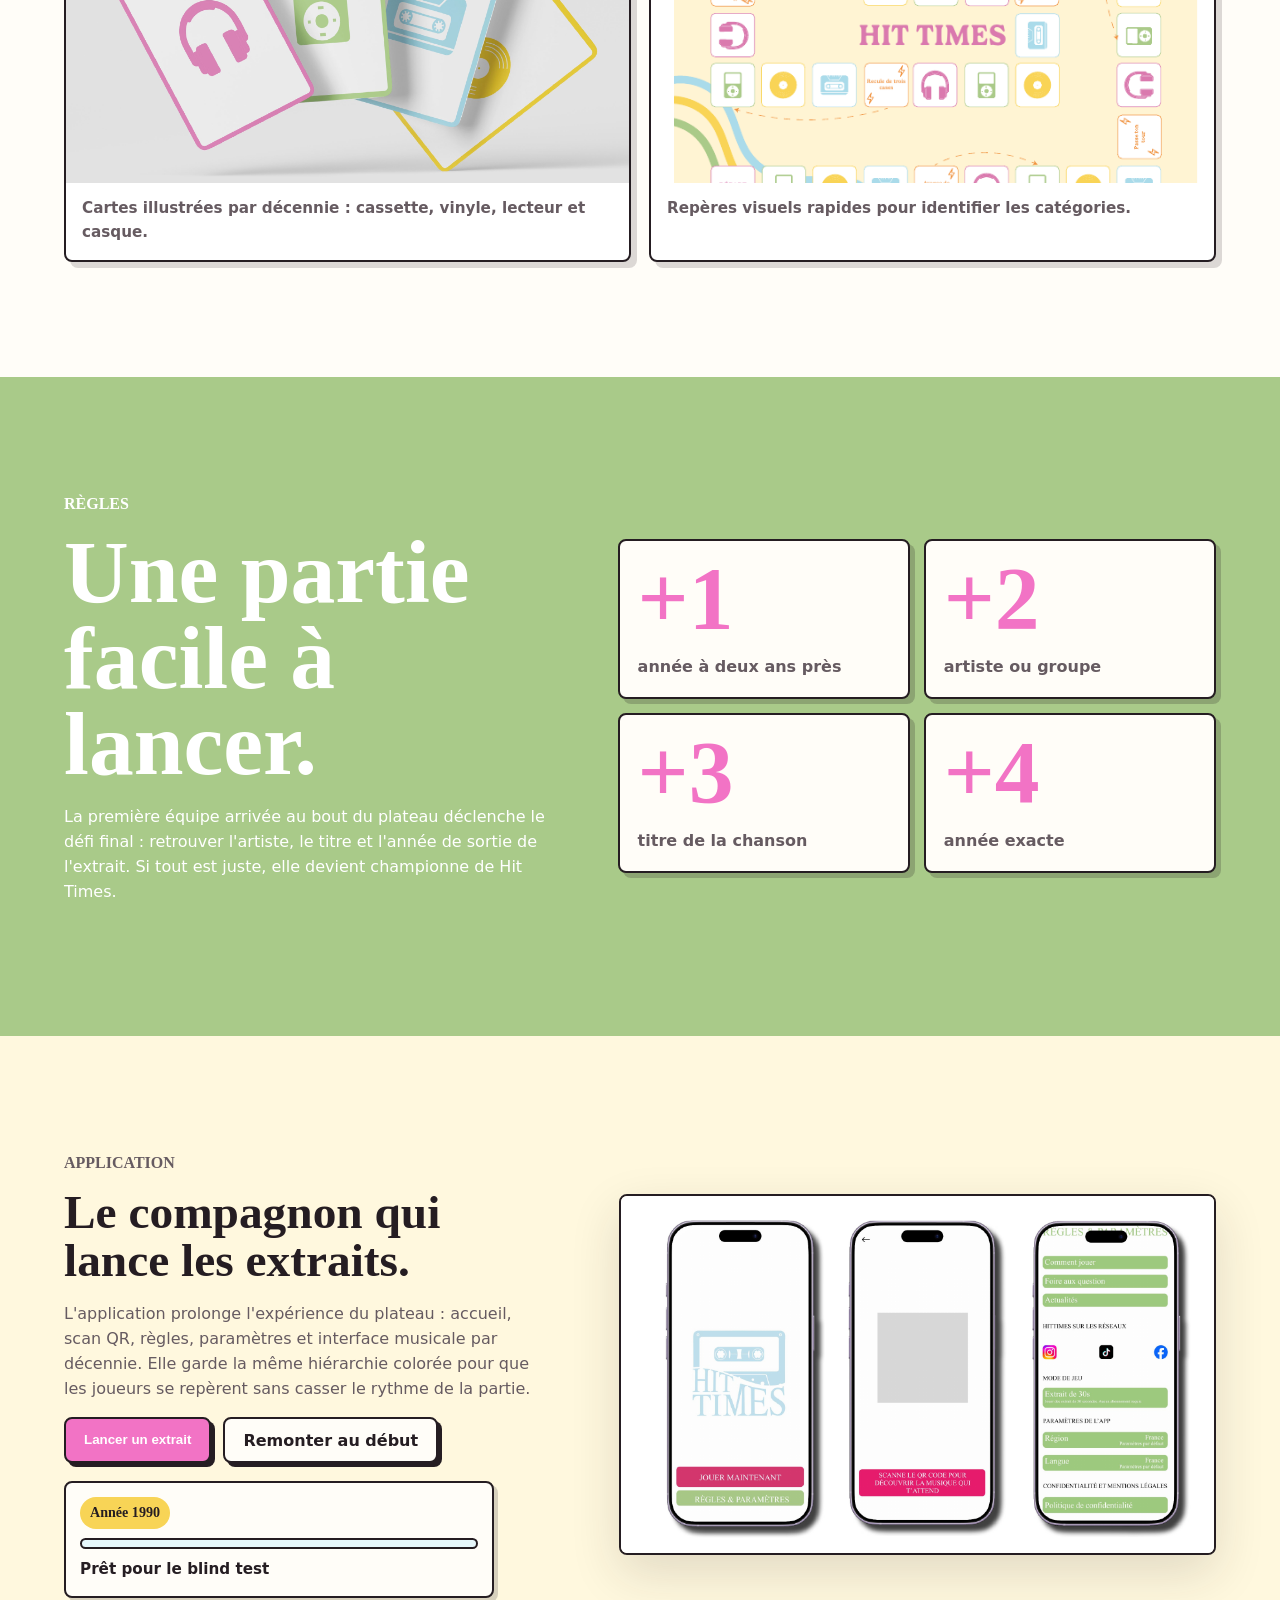
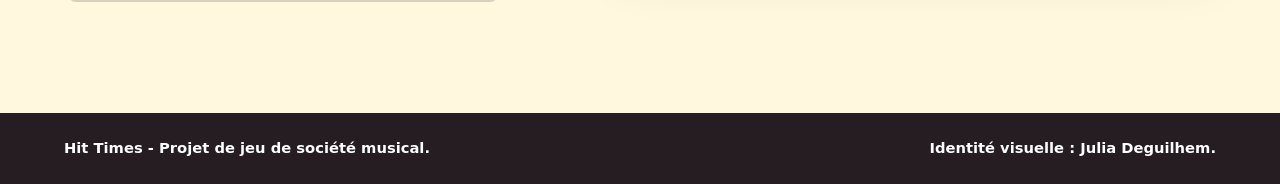
==== commit 9825be52: "Add news and FAQ pages" ====
--- a/index.html
+++ b/index.html
@@ -9,7 +9,7 @@
       content="Hit Times est un jeu de societe musical qui fait voyager les joueurs de la cassette a la playlist."
     >
     <link rel="icon" type="image/png" href="assets/favicon.png">
-    <link rel="stylesheet" href="styles.css?v=6">
+    <link rel="stylesheet" href="styles.css?v=7">
   </head>
   <body>
     <header class="site-header" aria-label="Navigation principale">
@@ -21,6 +21,8 @@
         <a href="#decennies">Décennies</a>
         <a href="#materiel">Matériel</a>
         <a href="#application">Application</a>
+        <a href="actualites.html">Actualités</a>
+        <a href="faq.html">FAQ</a>
       </nav>
     </header>
 
--- a/styles.css
+++ b/styles.css
@@ -66,7 +66,7 @@
   position: fixed;
   top: 0;
   left: 0;
-  right: 5vw;
+  right: 0;
   z-index: 20;
   display: flex;
   align-items: center;
@@ -814,6 +814,143 @@
   font-size: 0.95rem;
 }
 
+.subpage-hero {
+  display: grid;
+  align-items: end;
+  min-height: 460px;
+  padding: 136px clamp(22px, 5vw, 72px) 70px;
+  border-bottom: 1px solid var(--line);
+  background:
+    linear-gradient(90deg, rgba(255, 248, 222, 0.96) 0 54%, rgba(255, 248, 222, 0.62)),
+    var(--cream);
+}
+
+.subpage-hero > div {
+  max-width: 780px;
+}
+
+.subpage-hero h1 {
+  max-width: 760px;
+  font-size: clamp(3.4rem, 8vw, 7.1rem);
+}
+
+.subpage-hero p:last-child {
+  max-width: 620px;
+  margin-bottom: 0;
+  color: #42383d;
+  font-size: clamp(1rem, 1.5vw, 1.18rem);
+  font-weight: 700;
+}
+
+.news-hero {
+  background:
+    linear-gradient(90deg, rgba(255, 248, 222, 0.98) 0 52%, rgba(255, 248, 222, 0.68)),
+    repeating-linear-gradient(-8deg, var(--blue) 0 28px, var(--yellow) 28px 56px, var(--green) 56px 84px, var(--pink) 84px 112px);
+}
+
+.faq-hero {
+  background:
+    linear-gradient(90deg, rgba(255, 248, 222, 0.98) 0 52%, rgba(255, 248, 222, 0.68)),
+    repeating-linear-gradient(8deg, var(--green) 0 30px, var(--blue) 30px 60px, var(--orange) 60px 90px, var(--yellow) 90px 120px);
+}
+
+.news-section,
+.faq-section {
+  background: var(--paper);
+}
+
+.news-grid {
+  display: grid;
+  grid-template-columns: repeat(3, minmax(0, 1fr));
+  gap: 18px;
+}
+
+.news-card {
+  display: grid;
+  align-content: start;
+  min-height: 260px;
+  padding: clamp(20px, 3vw, 30px);
+  border: 2px solid var(--ink);
+  border-radius: 8px;
+  background: color-mix(in srgb, var(--blue) 30%, white);
+  box-shadow: 6px 6px 0 rgba(37, 29, 34, 0.2);
+  transition: transform 180ms ease, box-shadow 180ms ease;
+}
+
+.news-card:hover {
+  box-shadow: var(--pop-shadow);
+  transform: translateY(-6px);
+}
+
+.news-card.featured {
+  grid-column: span 2;
+  background: color-mix(in srgb, var(--pink) 30%, white);
+}
+
+.news-card:nth-child(3) {
+  background: color-mix(in srgb, var(--yellow) 42%, white);
+}
+
+.news-card:nth-child(4) {
+  background: color-mix(in srgb, var(--green) 42%, white);
+}
+
+.news-date {
+  margin-bottom: 16px;
+  color: var(--ink);
+  font-family: var(--serif);
+  font-weight: 900;
+  text-transform: uppercase;
+}
+
+.news-card h2 {
+  margin-bottom: 14px;
+  font-size: clamp(1.8rem, 3vw, 3rem);
+}
+
+.news-card p:last-child {
+  margin-bottom: 0;
+}
+
+.faq-list {
+  display: grid;
+  gap: 14px;
+  max-width: 940px;
+  margin-inline: auto;
+}
+
+.faq-list details {
+  border: 2px solid var(--ink);
+  border-radius: 8px;
+  background: var(--cream);
+  box-shadow: 5px 5px 0 rgba(37, 29, 34, 0.18);
+}
+
+.faq-list details:nth-child(2n) {
+  background: color-mix(in srgb, var(--blue) 28%, white);
+}
+
+.faq-list details:nth-child(3n) {
+  background: color-mix(in srgb, var(--yellow) 34%, white);
+}
+
+.faq-list summary {
+  cursor: pointer;
+  padding: 20px clamp(18px, 3vw, 28px);
+  font-family: var(--serif);
+  font-size: clamp(1.25rem, 2vw, 1.8rem);
+  font-weight: 900;
+}
+
+.faq-list summary::marker {
+  color: var(--pink);
+}
+
+.faq-list p {
+  margin: 0;
+  padding: 0 clamp(18px, 3vw, 28px) 22px;
+}
+
 .site-footer {
   display: flex;
   flex-wrap: wrap;
@@ -932,7 +1069,7 @@
   nav {
     flex-wrap: wrap;
     justify-content: flex-end;
-    max-width: 320px;
+    max-width: 460px;
     row-gap: 2px;
   }
 
@@ -976,8 +1113,13 @@
   .decades-heading,
   .decade-stage,
   .rules,
-  .app-section {
+  .app-section,
+  .news-grid {
     grid-template-columns: 1fr;
+  }
+
+  .news-card.featured {
+    grid-column: auto;
   }
 
   .steps {
@@ -1017,6 +1159,11 @@
     padding-top: 48px;
     padding-inline: 18px;
     padding-bottom: 220px;
+  }
+
+  .subpage-hero {
+    min-height: auto;
+    padding: 54px 18px 48px;
   }
 
   .hero-product {
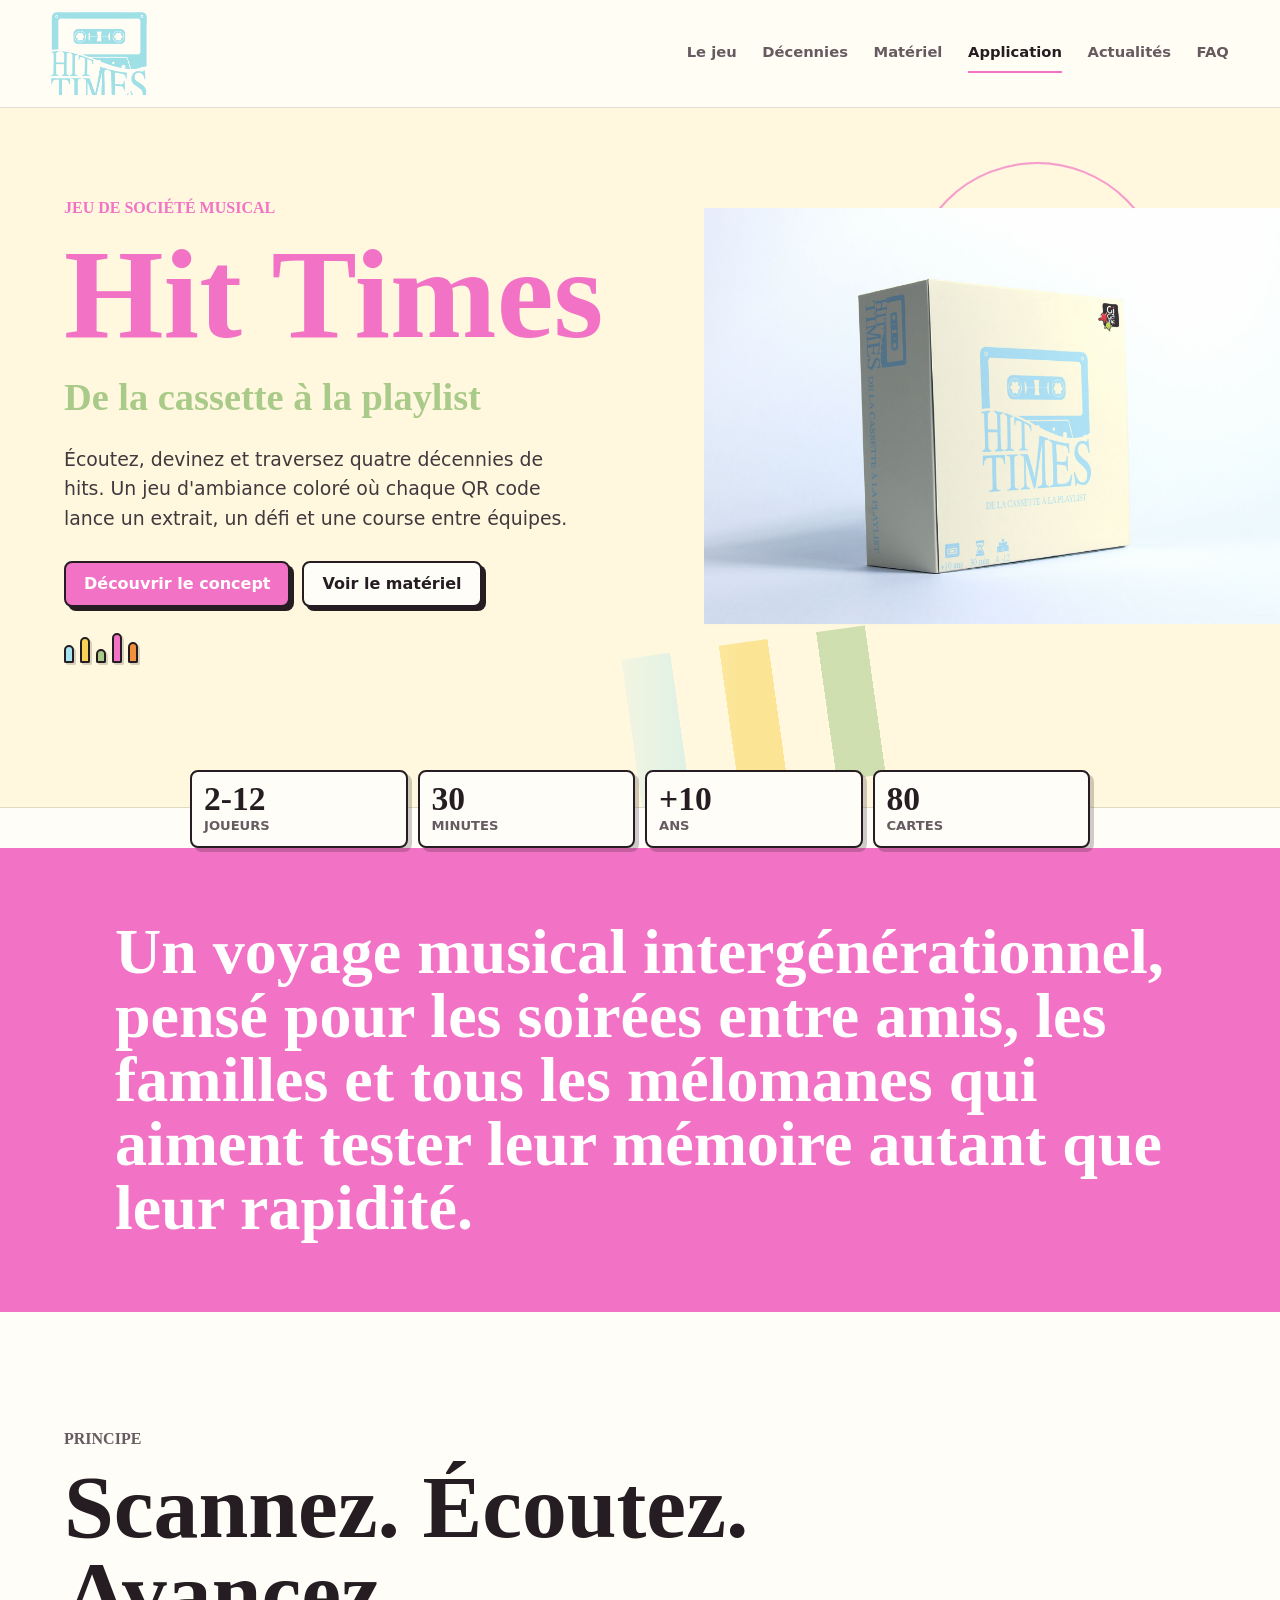
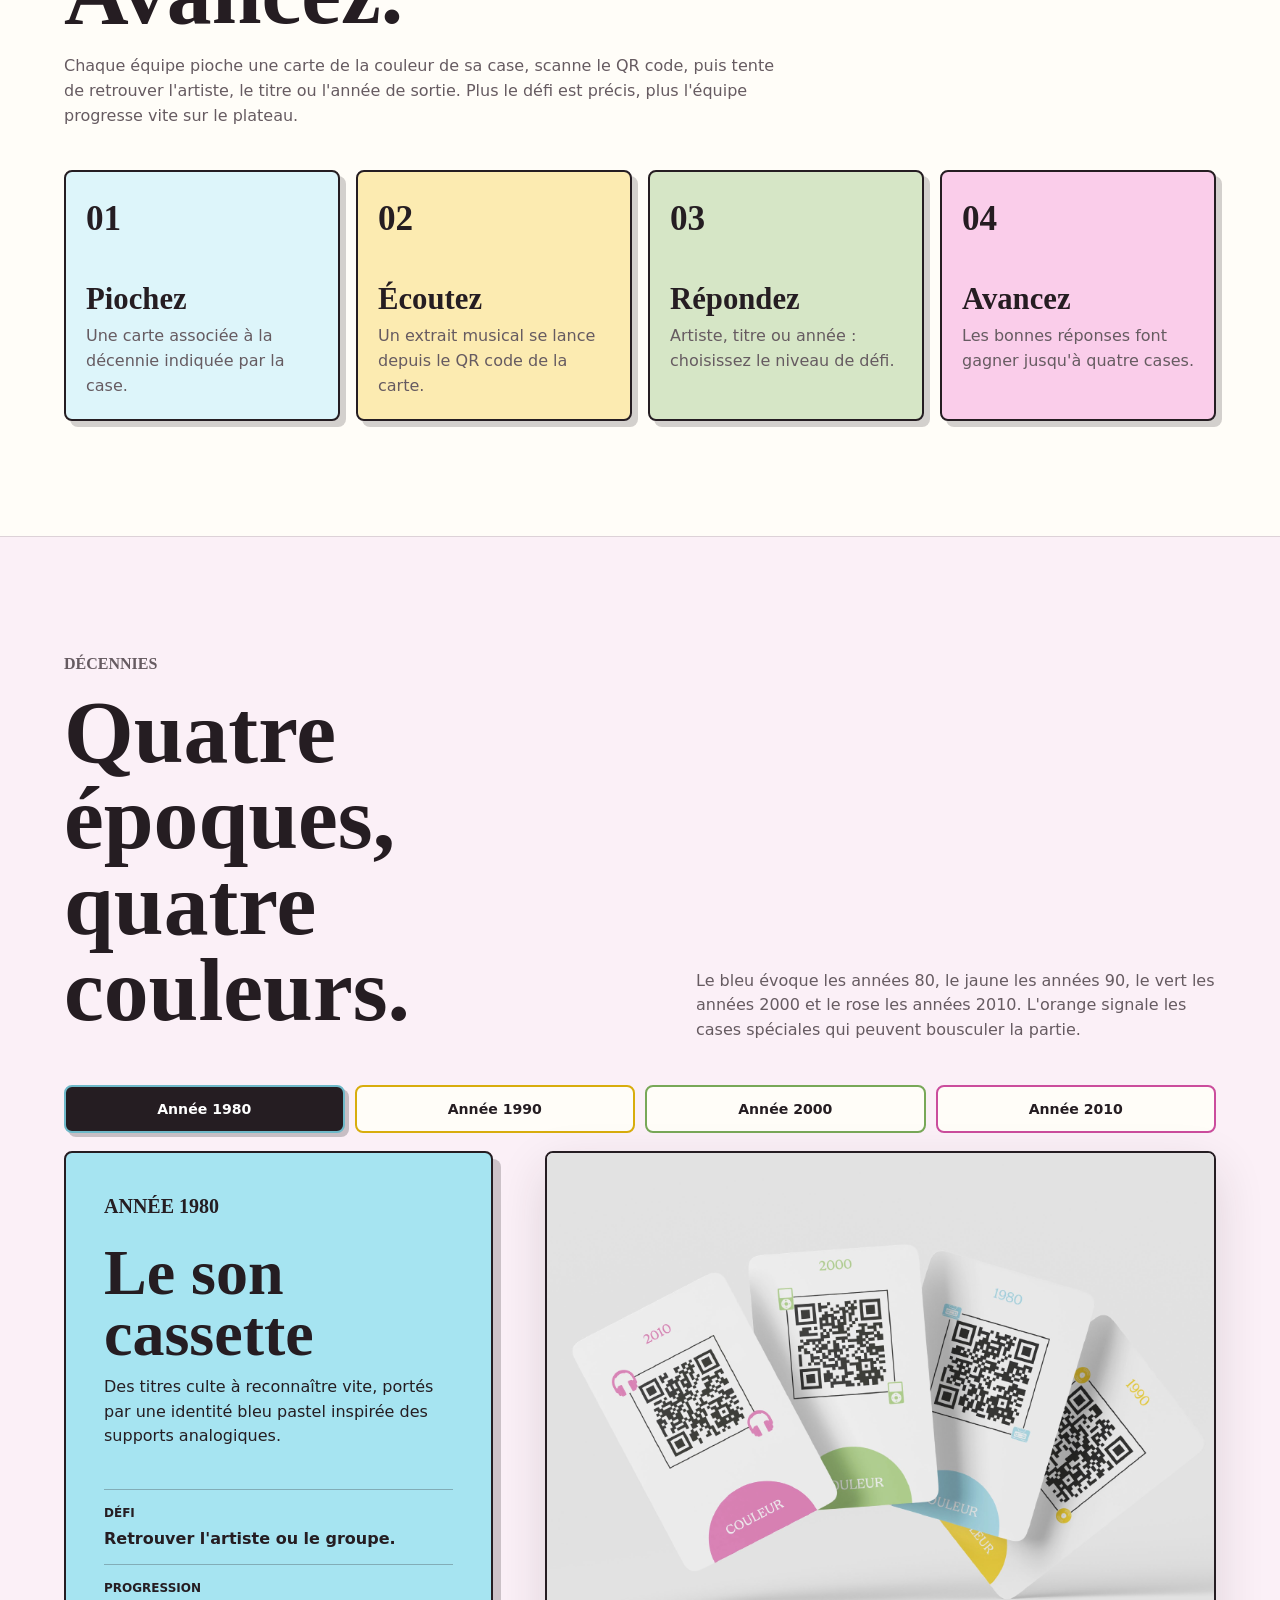
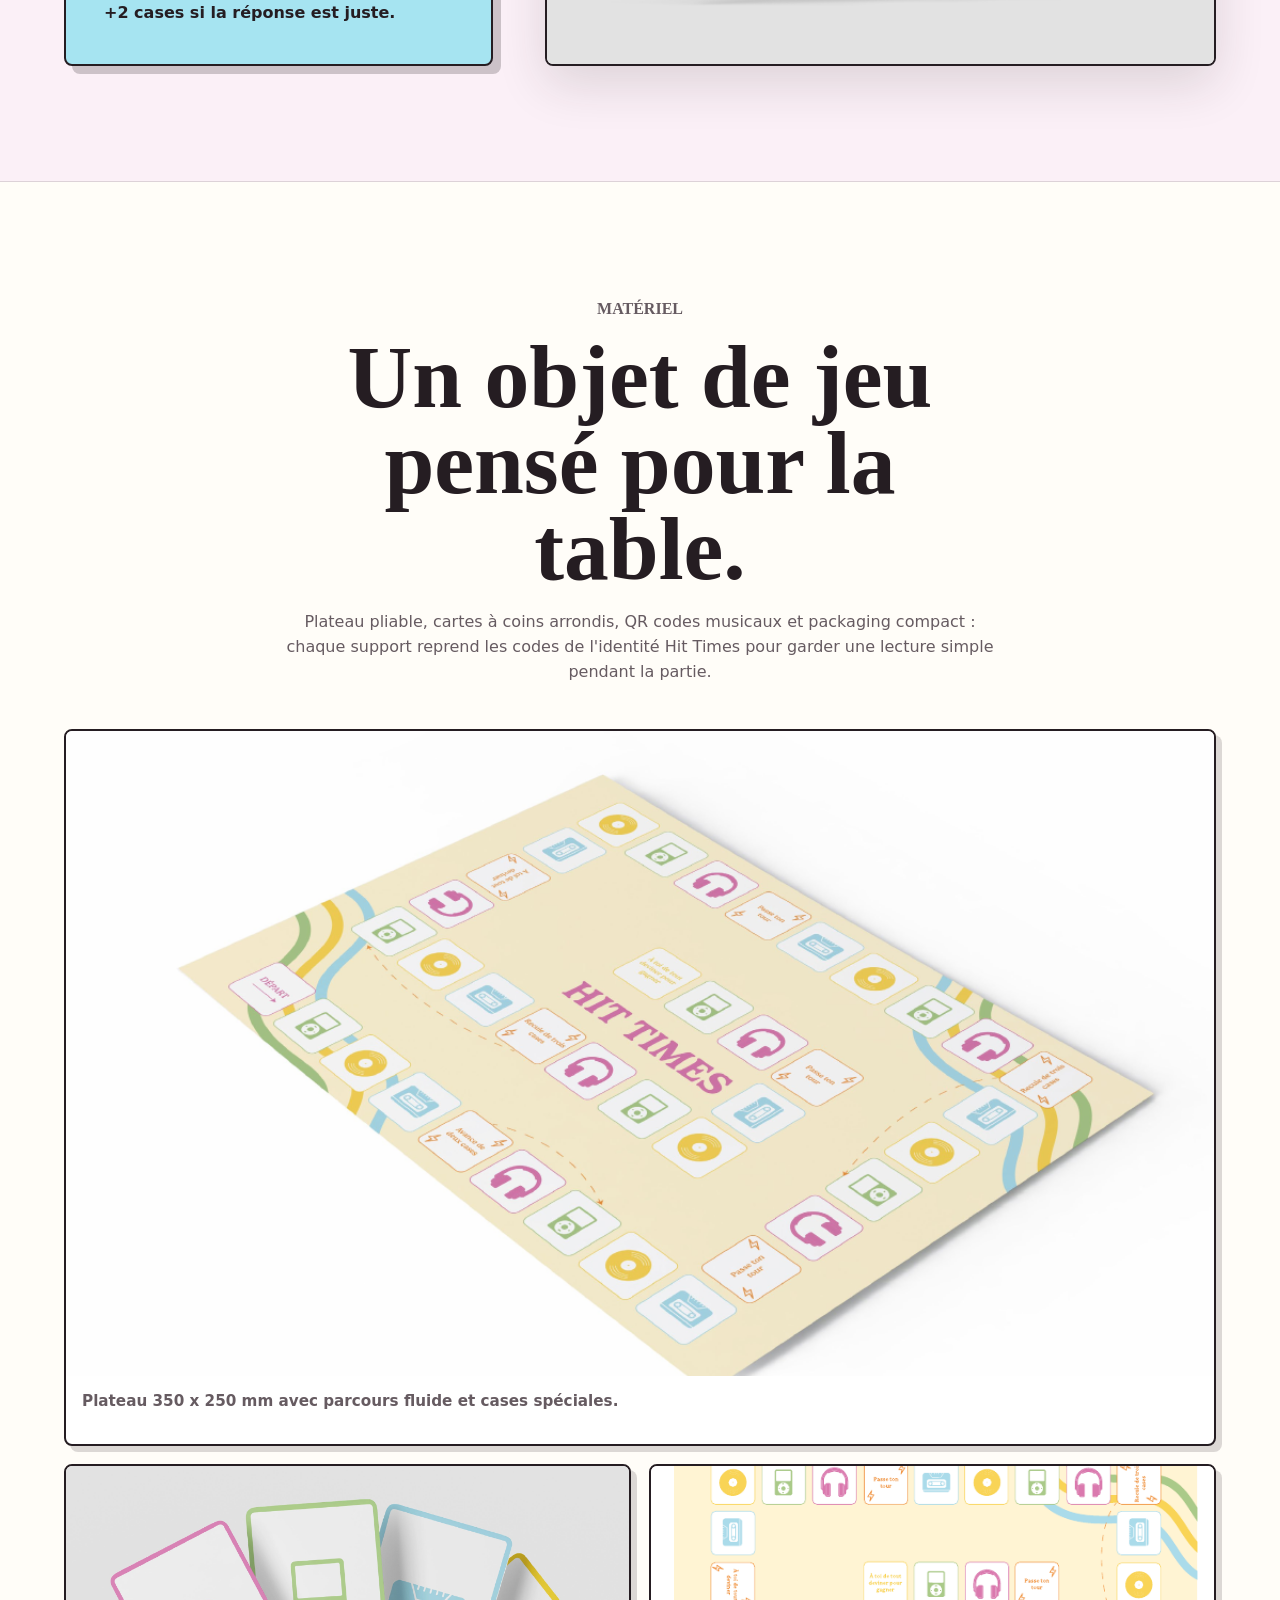
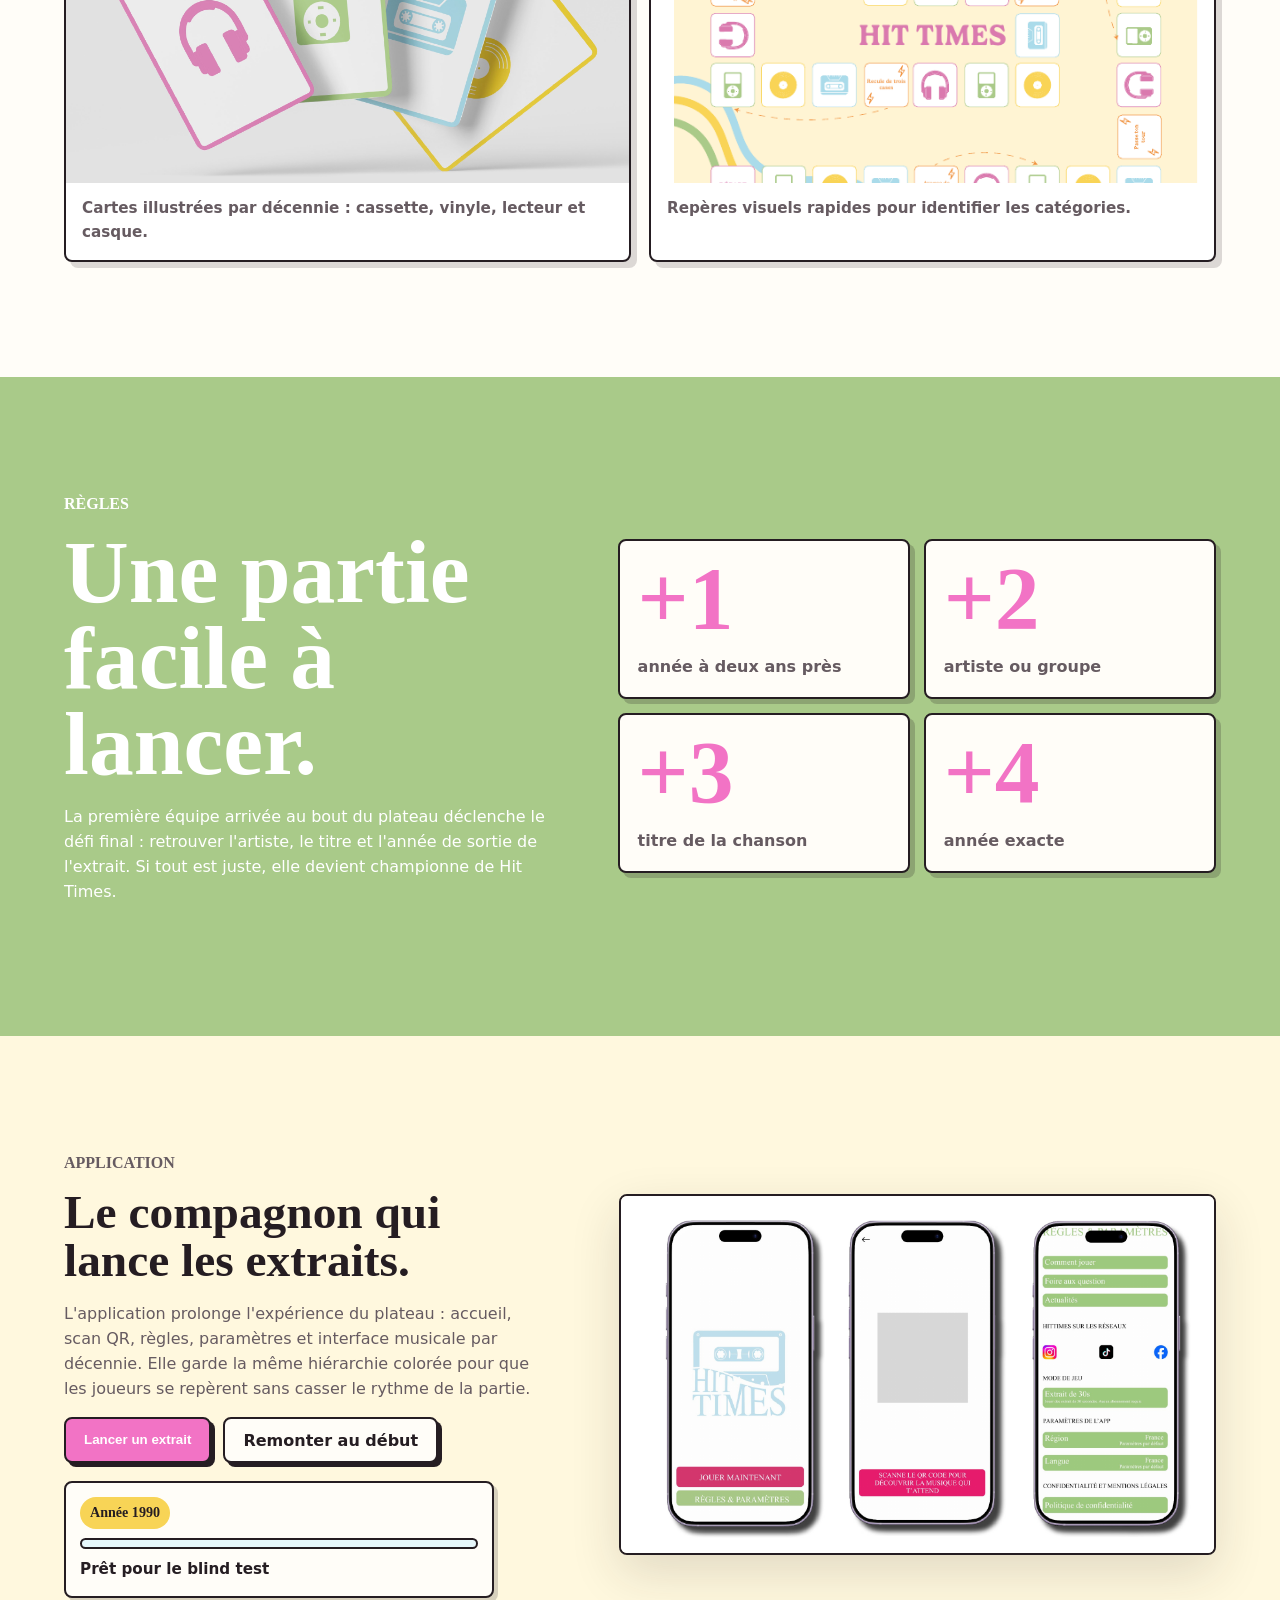
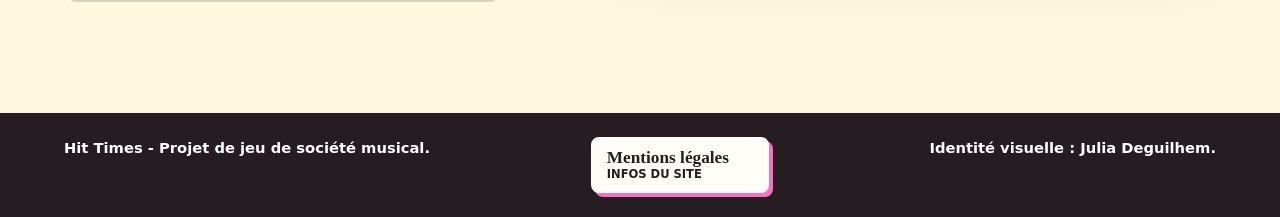
==== commit 3600e4ab: "Add legal notice page" ====
--- a/index.html
+++ b/index.html
@@ -9,7 +9,7 @@
       content="Hit Times est un jeu de societe musical qui fait voyager les joueurs de la cassette a la playlist."
     >
     <link rel="icon" type="image/png" href="assets/favicon.png">
-    <link rel="stylesheet" href="styles.css?v=7">
+    <link rel="stylesheet" href="styles.css?v=10">
   </head>
   <body>
     <header class="site-header" aria-label="Navigation principale">
@@ -248,6 +248,10 @@
 
     <footer class="site-footer">
       <p>Hit Times - Projet de jeu de société musical.</p>
+      <a class="legal-card" href="mentions-legales.html">
+        <span>Mentions légales</span>
+        <strong>Infos du site</strong>
+      </a>
       <p>Identité visuelle : Julia Deguilhem.</p>
     </footer>
 
--- a/styles.css
+++ b/styles.css
@@ -98,7 +98,9 @@
 
 nav {
   display: flex;
+  flex-wrap: wrap;
   align-items: center;
+  justify-content: flex-end;
   gap: clamp(12px, 2vw, 30px);
   color: var(--muted);
   font-size: 0.92rem;
@@ -854,18 +856,27 @@
     repeating-linear-gradient(8deg, var(--green) 0 30px, var(--blue) 30px 60px, var(--orange) 60px 90px, var(--yellow) 90px 120px);
 }
 
+.legal-hero {
+  background:
+    linear-gradient(90deg, rgba(255, 248, 222, 0.98) 0 52%, rgba(255, 248, 222, 0.68)),
+    repeating-linear-gradient(-12deg, var(--orange) 0 28px, var(--pink) 28px 56px, var(--blue) 56px 84px, var(--green) 84px 112px);
+}
+
 .news-section,
-.faq-section {
+.faq-section,
+.legal-section {
   background: var(--paper);
 }
 
-.news-grid {
+.news-grid,
+.legal-grid {
   display: grid;
   grid-template-columns: repeat(3, minmax(0, 1fr));
   gap: 18px;
 }
 
-.news-card {
+.news-card,
+.legal-info-card {
   display: grid;
   align-content: start;
   min-height: 260px;
@@ -877,22 +888,34 @@
   transition: transform 180ms ease, box-shadow 180ms ease;
 }
 
-.news-card:hover {
+.news-card:hover,
+.legal-info-card:hover {
   box-shadow: var(--pop-shadow);
   transform: translateY(-6px);
 }
 
-.news-card.featured {
+.news-card.featured,
+.legal-info-card.featured {
   grid-column: span 2;
   background: color-mix(in srgb, var(--pink) 30%, white);
 }
 
-.news-card:nth-child(3) {
+.news-card:nth-child(3),
+.legal-info-card:nth-child(3) {
   background: color-mix(in srgb, var(--yellow) 42%, white);
 }
 
-.news-card:nth-child(4) {
+.news-card:nth-child(4),
+.legal-info-card:nth-child(4) {
   background: color-mix(in srgb, var(--green) 42%, white);
+}
+
+.legal-info-card:nth-child(5) {
+  background: color-mix(in srgb, var(--orange) 28%, white);
+}
+
+.legal-info-card:nth-child(6) {
+  background: color-mix(in srgb, var(--blue) 34%, white);
 }
 
 .news-date {
@@ -903,12 +926,14 @@
   text-transform: uppercase;
 }
 
-.news-card h2 {
+.news-card h2,
+.legal-info-card h2 {
   margin-bottom: 14px;
   font-size: clamp(1.8rem, 3vw, 3rem);
 }
 
-.news-card p:last-child {
+.news-card p:last-child,
+.legal-info-card p:last-child {
   margin-bottom: 0;
 }
 
@@ -968,6 +993,40 @@
   font-weight: 700;
 }
 
+.legal-card {
+  display: grid;
+  gap: 2px;
+  min-width: 178px;
+  padding: 10px 14px;
+  border: 2px solid #fff;
+  border-radius: 8px;
+  background: var(--paper);
+  color: var(--ink);
+  box-shadow: 4px 4px 0 var(--pink);
+  transition: transform 160ms ease, box-shadow 160ms ease, background 160ms ease;
+}
+
+.legal-card:hover,
+.legal-card:focus-visible,
+.legal-card.is-active {
+  background: var(--yellow);
+  box-shadow: 2px 2px 0 var(--pink);
+  transform: translate(2px, 2px);
+}
+
+.legal-card span {
+  font-family: var(--serif);
+  font-size: 1.08rem;
+  font-weight: 900;
+  line-height: 1;
+}
+
+.legal-card strong {
+  font-size: 0.72rem;
+  line-height: 1.1;
+  text-transform: uppercase;
+}
+
 .reveal {
   opacity: 0;
   transform: translateY(22px);
@@ -1069,7 +1128,7 @@
   nav {
     flex-wrap: wrap;
     justify-content: flex-end;
-    max-width: 460px;
+    max-width: 620px;
     row-gap: 2px;
   }
 
@@ -1114,11 +1173,13 @@
   .decade-stage,
   .rules,
   .app-section,
-  .news-grid {
+  .news-grid,
+  .legal-grid {
     grid-template-columns: 1fr;
   }
 
-  .news-card.featured {
+  .news-card.featured,
+  .legal-info-card.featured {
     grid-column: auto;
   }
 
